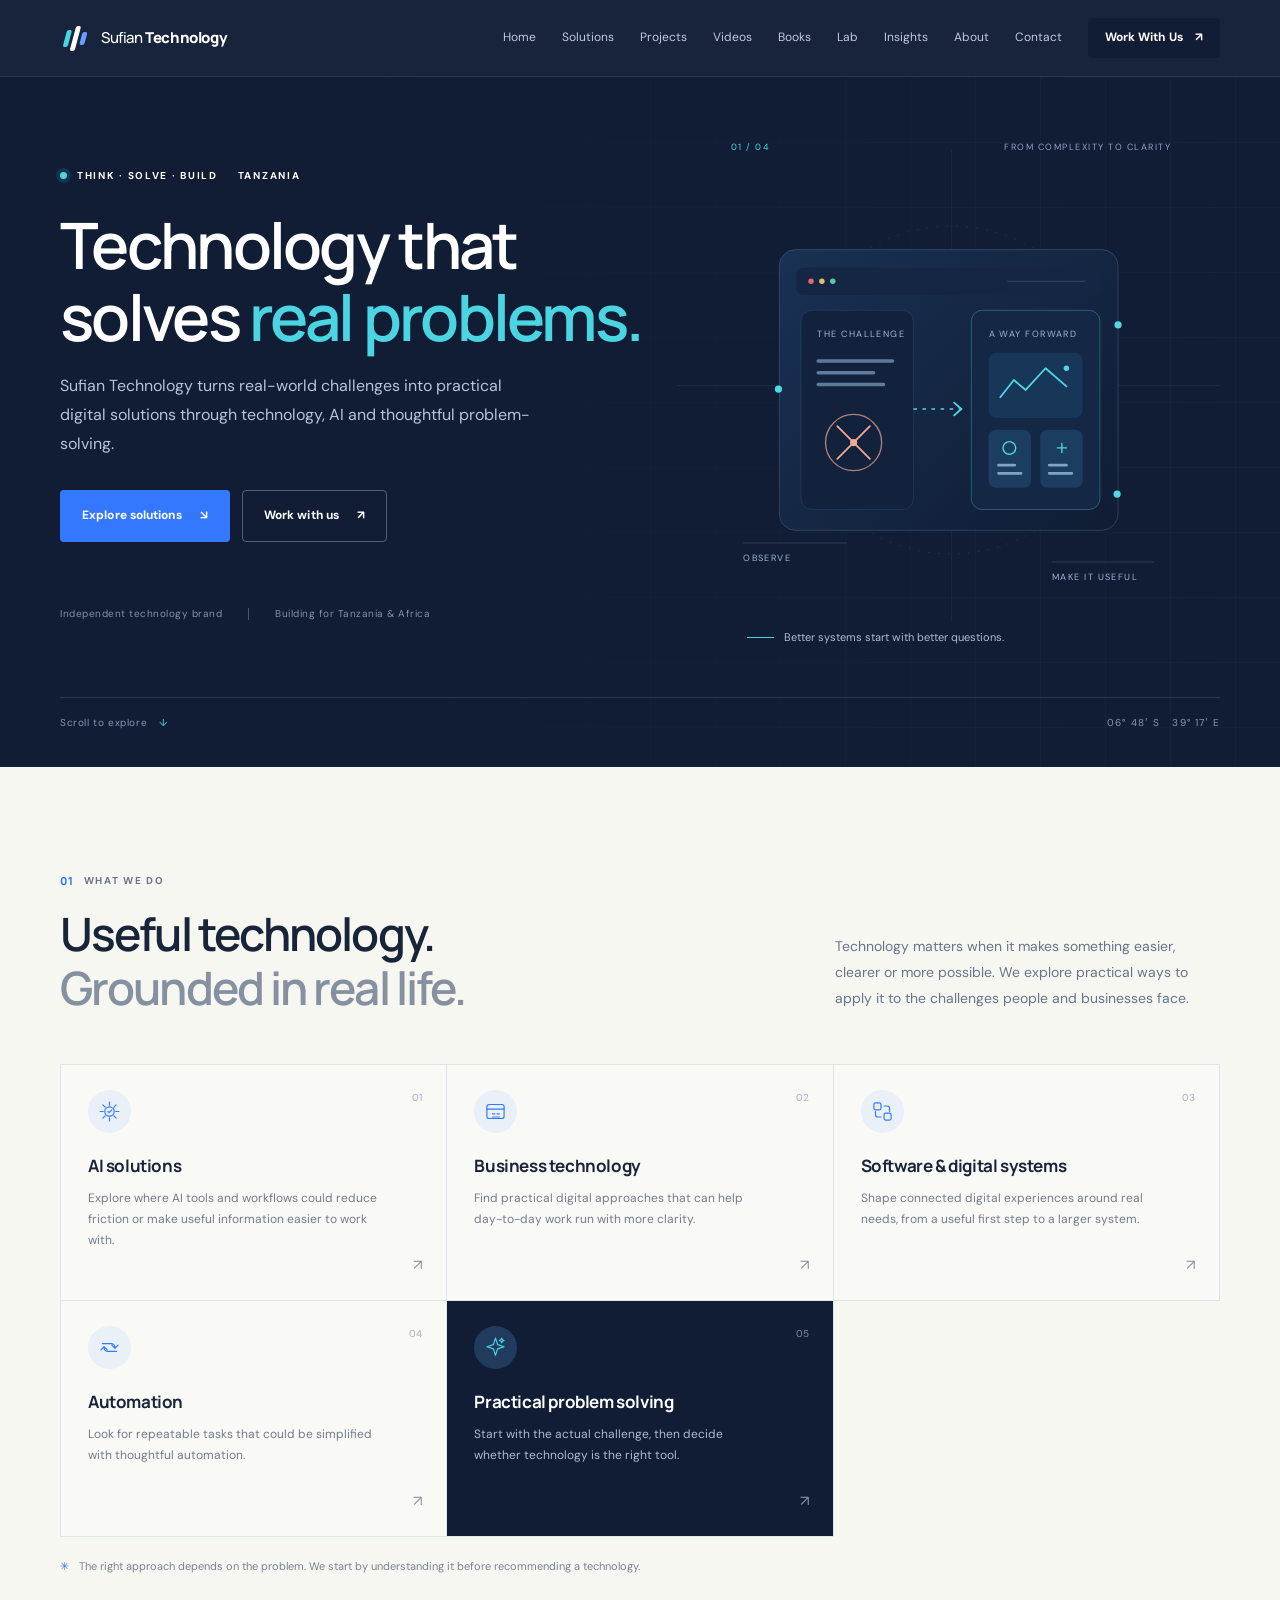
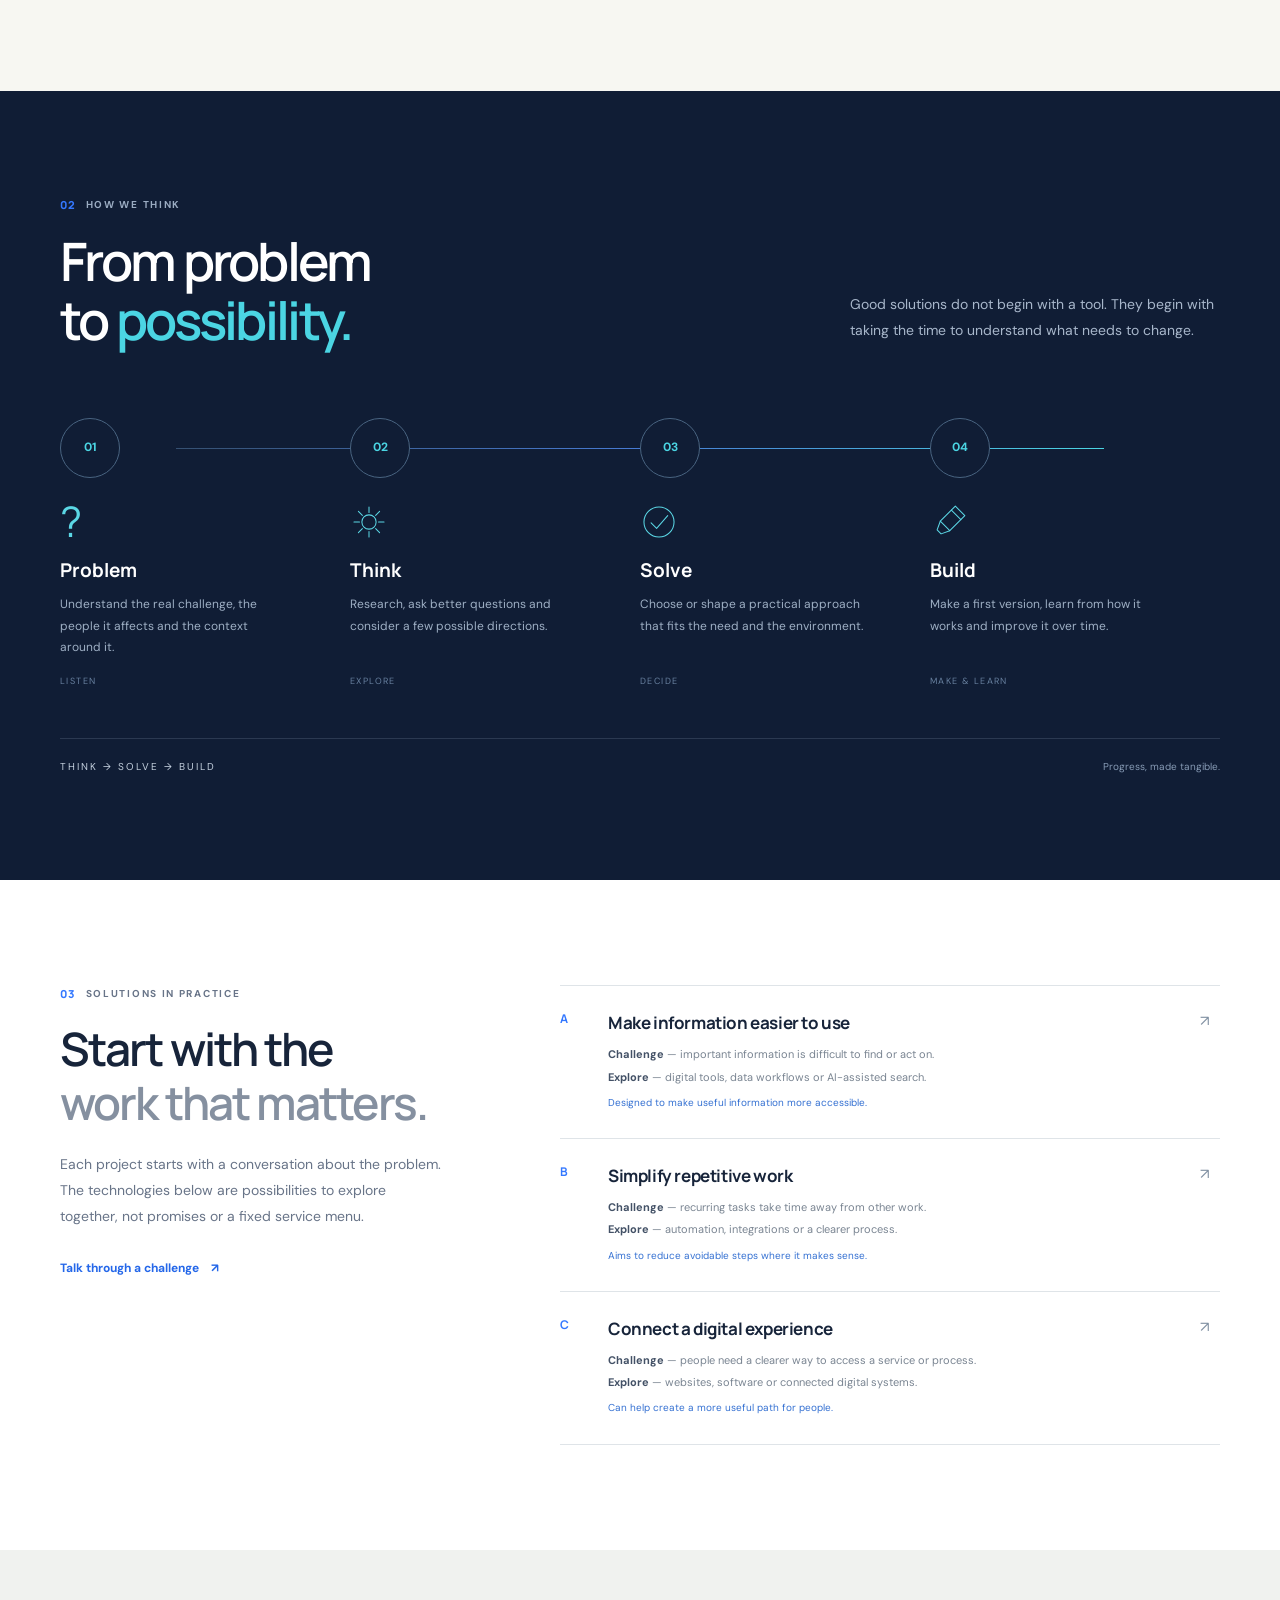
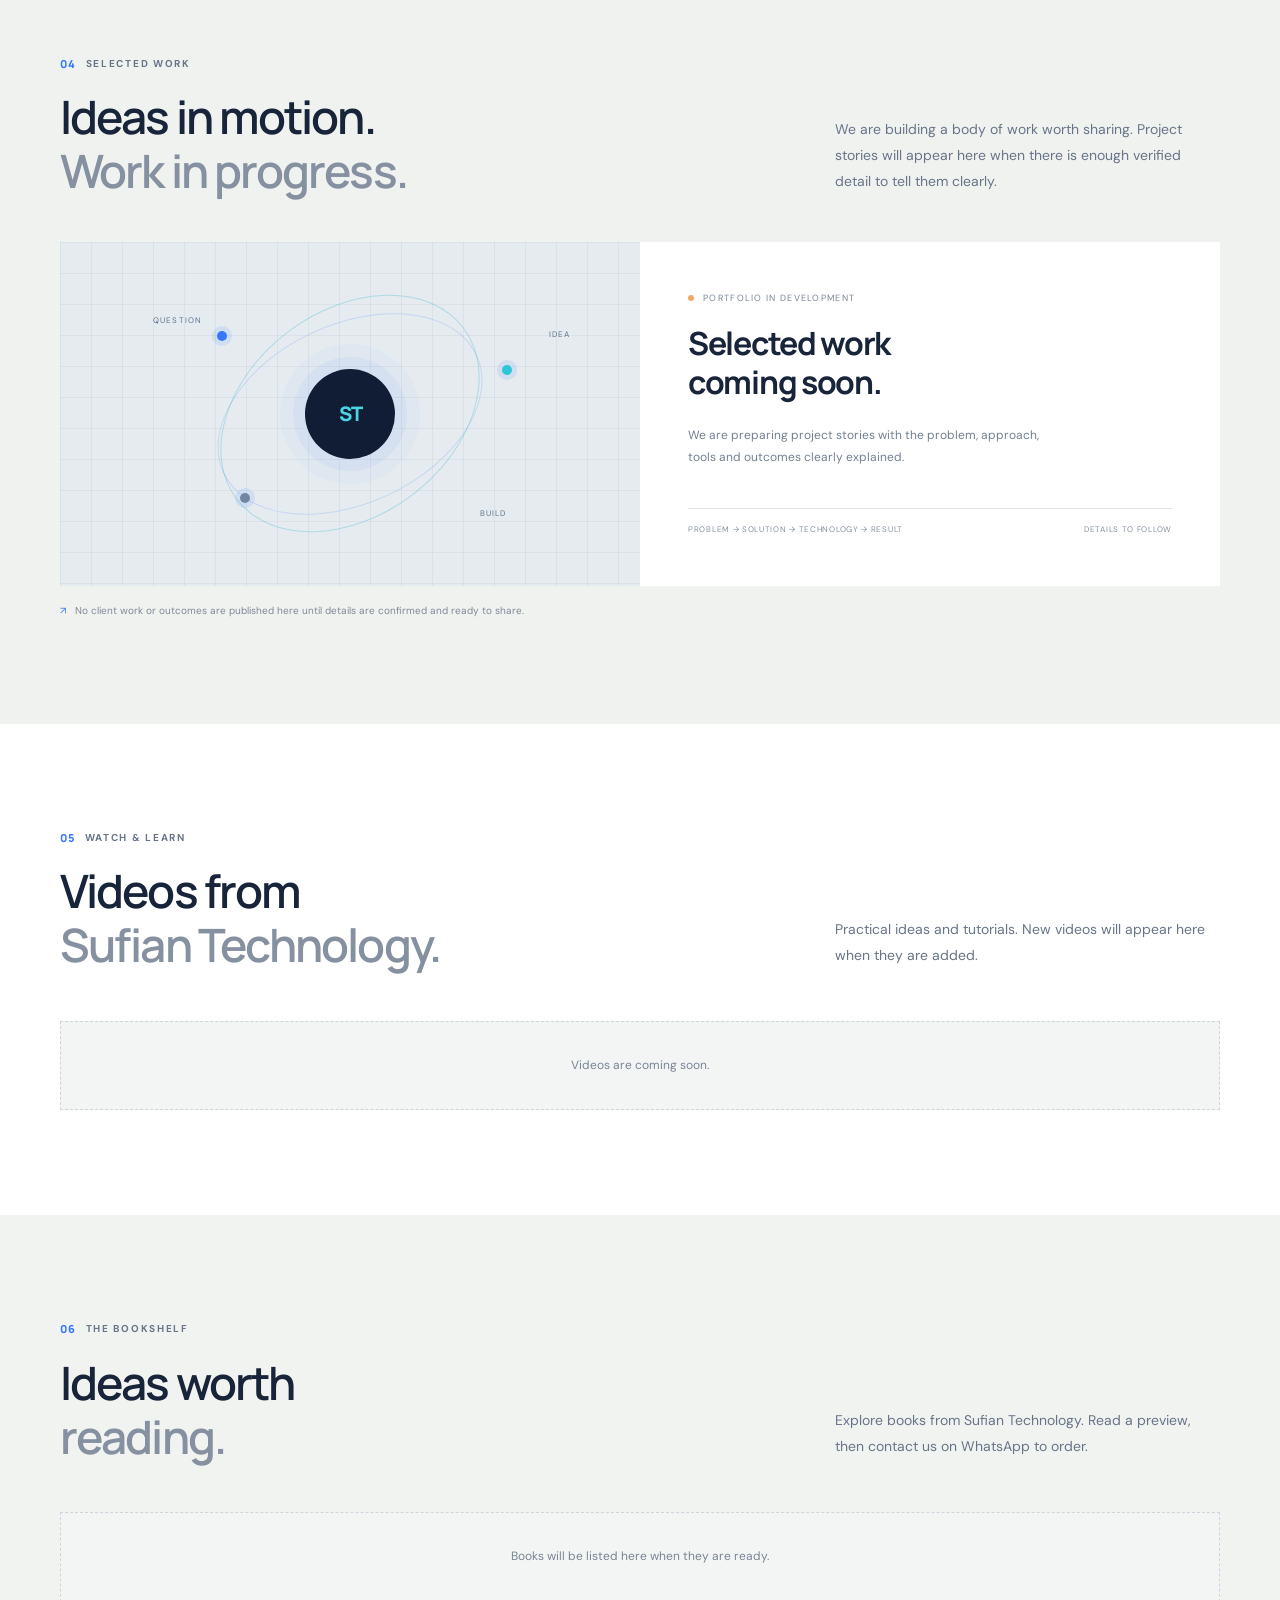
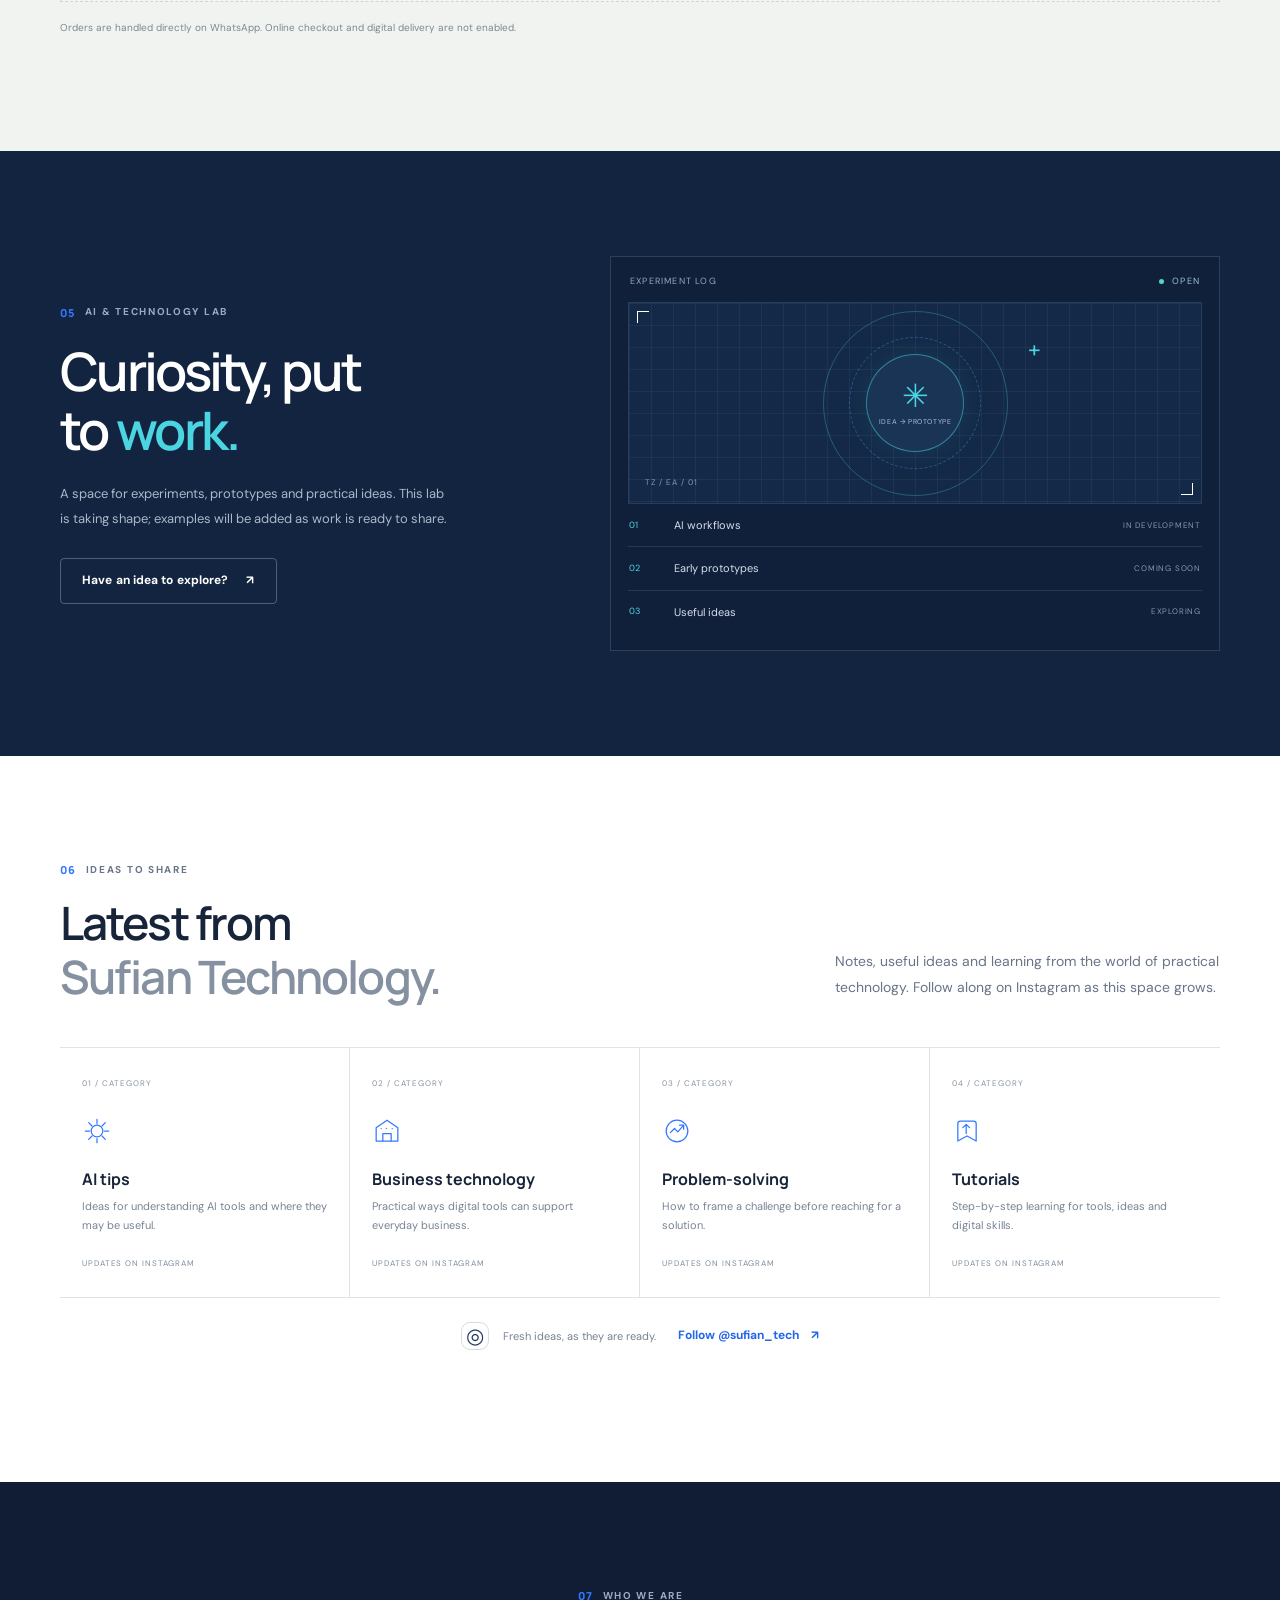
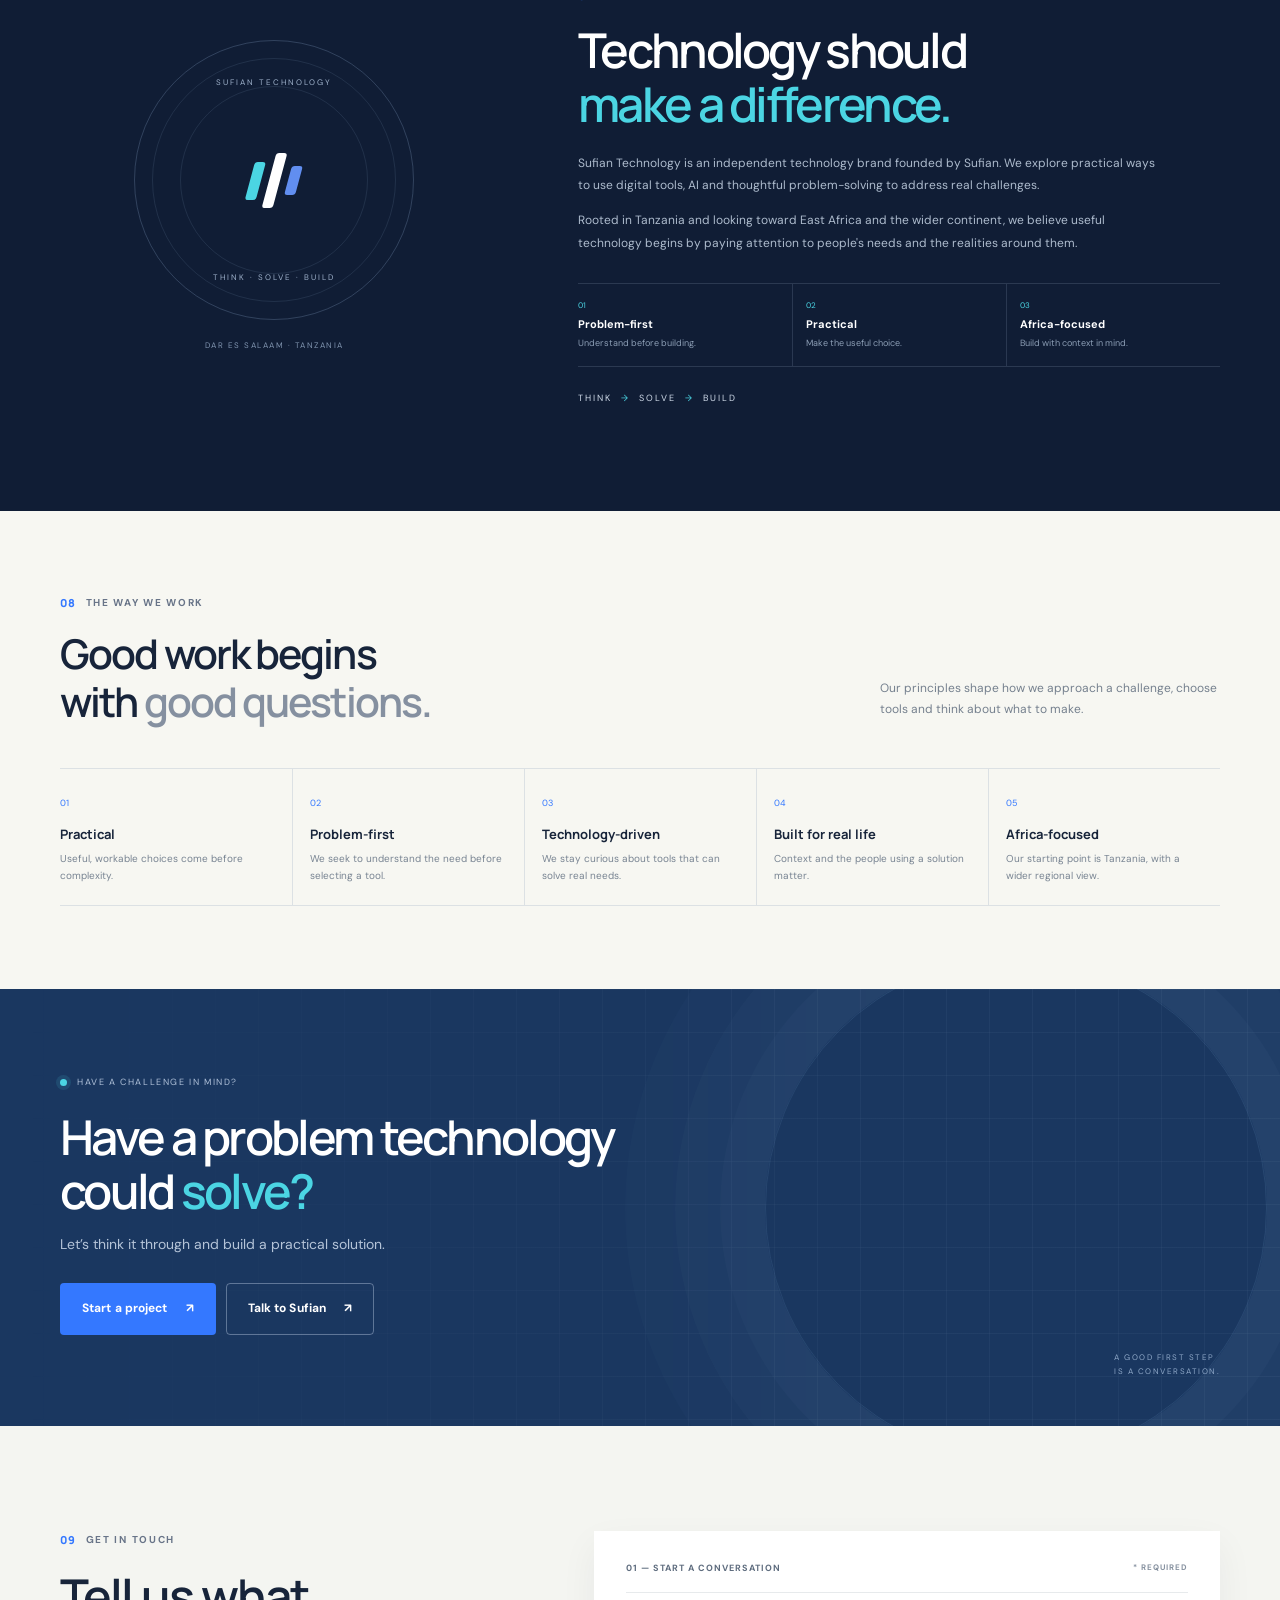
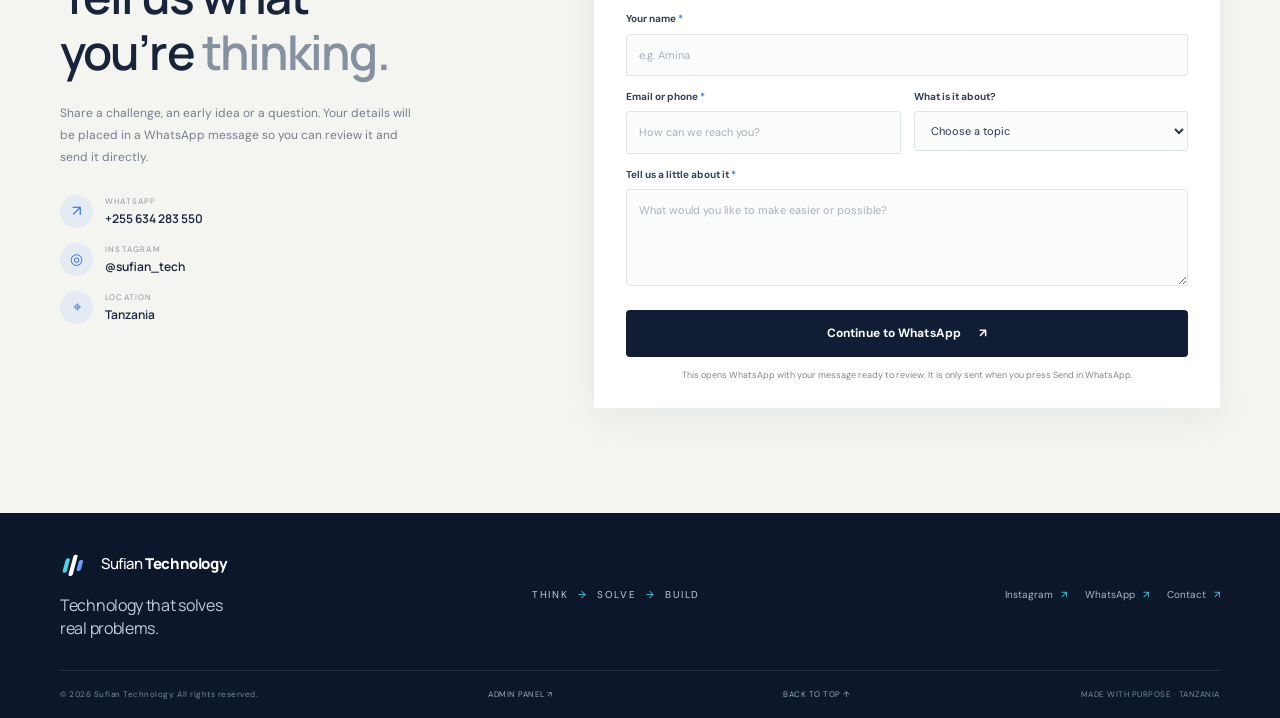
==== index.html @ 36f03a9d "Add files via upload" ====
<!doctype html>
<html lang="en">
<head>
  <meta charset="utf-8">
  <meta name="viewport" content="width=device-width, initial-scale=1">
  <meta name="theme-color" content="#101d35">
  <meta name="description" content="Sufian Technology turns real-world challenges into practical digital solutions through technology, AI and thoughtful problem-solving.">
  <meta property="og:type" content="website">
  <meta property="og:title" content="Sufian Technology — Technology that solves real problems">
  <meta property="og:description" content="Think through real challenges. Build practical technology for Tanzania and beyond.">
  <meta property="og:image" content="/assets/social-card.svg">
  <title>Sufian Technology — Technology that solves real problems</title>
  <link rel="icon" type="image/svg+xml" href="/assets/mark.svg">
  <link rel="preconnect" href="https://fonts.googleapis.com">
  <link rel="preconnect" href="https://fonts.gstatic.com" crossorigin>
  <link href="https://fonts.googleapis.com/css2?family=DM+Sans:wght@400;500;600;700&family=Manrope:wght@400;500;600;700;800&display=swap" rel="stylesheet">
  <link rel="stylesheet" href="styles.css">
  <script src="supabase-config.js"></script>
  <script src="script.js" defer></script>
</head>
<body>
  <a class="skip-link" href="#main">Skip to content</a>
  <header class="site-header">
    <div class="container nav-wrap">
      <a class="wordmark" href="#home" aria-label="Sufian Technology home">
        <span class="brand-mark" aria-hidden="true"><i></i><i></i><i></i></span>
        <span class="brand-name">Sufian <b>Technology</b></span>
      </a>
      <button class="menu-toggle" type="button" aria-expanded="false" aria-controls="primary-nav" aria-label="Open navigation"><span></span><span></span></button>
      <nav id="primary-nav" class="primary-nav" aria-label="Main navigation">
        <a href="#home">Home</a><a href="#solutions">Solutions</a><a href="#projects">Projects</a><a href="#videos">Videos</a><a href="#books">Books</a><a href="#lab">Lab</a><a href="#insights">Insights</a><a href="#about">About</a><a href="#contact">Contact</a>
        <a class="button button-small button-dark nav-cta" href="https://wa.me/255634283550" target="_blank" rel="noopener noreferrer">Work With Us <span aria-hidden="true">↗</span></a>
      </nav>
    </div>
  </header>

  <main id="main">
    <section class="hero" id="home">
      <div class="hero-grid" aria-hidden="true"></div>
      <div class="container hero-inner">
        <div class="hero-copy">
          <div class="eyebrow"><span class="status-dot"></span> THINK · SOLVE · BUILD <span class="eyebrow-rule"></span> TANZANIA</div>
          <h1>Technology that<br>solves <span class="accent-word">real problems.</span></h1>
          <p class="hero-lede">Sufian Technology turns real-world challenges into practical digital solutions through technology, AI and thoughtful problem-solving.</p>
          <div class="hero-actions"><a class="button button-primary" href="#solutions">Explore solutions <span aria-hidden="true">↘</span></a><a class="button button-outline" href="https://wa.me/255634283550" target="_blank" rel="noopener noreferrer">Work with us <span aria-hidden="true">↗</span></a></div>
          <div class="hero-foot"><span>Independent technology brand</span><span>Building for Tanzania &amp; Africa</span></div>
        </div>
        <div class="hero-art" aria-label="Illustration of a real-world challenge becoming a connected digital solution" role="img">
          <div class="art-caption"><span class="art-index">01 / 04</span><span>FROM COMPLEXITY TO CLARITY</span></div>
          <svg class="systems-art" viewBox="0 0 600 520" fill="none" xmlns="http://www.w3.org/2000/svg" aria-hidden="true">
            <defs><linearGradient id="panel" x1="93" y1="91" x2="446" y2="433" gradientUnits="userSpaceOnUse"><stop stop-color="#193254"/><stop offset="1" stop-color="#101D35"/></linearGradient><linearGradient id="beam" x1="180" y1="279" x2="436" y2="279" gradientUnits="userSpaceOnUse"><stop stop-color="#3478FF" stop-opacity="0"/><stop offset=".5" stop-color="#47D8E7"/><stop offset="1" stop-color="#3478FF" stop-opacity="0"/></linearGradient><filter id="soft" x="177" y="143" width="248" height="248" color-interpolation-filters="sRGB"><feGaussianBlur stdDeviation="25"/></filter></defs>
            <circle cx="304" cy="265" r="122" fill="#27C8DE" fill-opacity=".1" filter="url(#soft)"/>
            <circle cx="303" cy="265" r="181" stroke="#A7C6EB" stroke-opacity=".11" stroke-dasharray="2 9"/>
            <circle cx="303" cy="265" r="147" stroke="#A7C6EB" stroke-opacity=".14" stroke-dasharray="2 8"/>
            <path d="M0 260h600M303 0v520" stroke="#A7C6EB" stroke-opacity=".08"/>
            <path d="M160 252h286" stroke="url(#beam)" stroke-width="2"/>
            <rect x="113" y="110" width="374" height="310" rx="18" fill="url(#panel)" stroke="#AAC6E6" stroke-opacity=".22"/>
            <rect x="132" y="130" width="336" height="30" rx="7" fill="#142643"/><circle cx="148" cy="145" r="3" fill="#E56F66"/><circle cx="160" cy="145" r="3" fill="#E5BE66"/><circle cx="172" cy="145" r="3" fill="#57C9AB"/><path d="M365 145h85" stroke="#A7C6EB" stroke-opacity=".22" stroke-linecap="round"/>
            <rect x="137" y="177" width="124" height="220" rx="12" fill="#12223C" stroke="#A7C6EB" stroke-opacity=".12"/>
            <text x="155" y="207" fill="#9FB6D3" font-size="10" font-family="DM Sans,sans-serif" letter-spacing="1.6">THE CHALLENGE</text>
            <path d="M156 233h82M156 246h61M156 259h72" stroke="#607A9B" stroke-width="4" stroke-linecap="round"/>
            <circle cx="195" cy="323" r="31" stroke="#F1A895" stroke-opacity=".7" stroke-width="1.5"/><path d="m177 305 36 36m0-36-36 36" stroke="#F1A895" stroke-width="2" stroke-linecap="round"/><circle cx="195" cy="323" r="4" fill="#F1A895"/>
            <path d="M261 286h54" stroke="#4ED6E5" stroke-opacity=".75" stroke-width="2" stroke-dasharray="4 6"/><path d="m306 279 8 7-8 7" stroke="#4ED6E5" stroke-width="2" stroke-linecap="round" stroke-linejoin="round"/>
            <rect x="325" y="177" width="142" height="220" rx="12" fill="#142744" stroke="#53D7E6" stroke-opacity=".36"/>
            <text x="344" y="207" fill="#9FB6D3" font-size="10" font-family="DM Sans,sans-serif" letter-spacing="1.6">A WAY FORWARD</text>
            <rect x="344" y="224" width="104" height="72" rx="9" fill="#183658"/><path d="M357 273l15-19 13 11 22-24 23 20" stroke="#4ED6E5" stroke-width="2" stroke-linecap="round" stroke-linejoin="round"/><circle cx="430" cy="241" r="3" fill="#4ED6E5"/>
            <rect x="344" y="309" width="47" height="64" rx="8" fill="#1B3D60"/><rect x="401" y="309" width="47" height="64" rx="8" fill="#1B3D60"/><path d="M355 357h25m-25-9h18m38 9h25m-25-9h19" stroke="#7EA5C4" stroke-width="3" stroke-linecap="round"/><circle cx="367" cy="329" r="7" stroke="#4ED6E5" stroke-width="1.5"/><path d="M420 329h10m-5-5v10" stroke="#4ED6E5" stroke-width="1.5" stroke-linecap="round"/>
            <circle cx="112" cy="264" r="4" fill="#51D8E5"/><circle cx="487" cy="193" r="4" fill="#51D8E5"/><circle cx="486" cy="380" r="4" fill="#51D8E5"/>
            <path d="M73 434h115M414 455h113" stroke="#A7C6EB" stroke-opacity=".2"/><text x="73" y="454" fill="#9FB6D3" font-size="10" font-family="DM Sans,sans-serif" letter-spacing="1.6">OBSERVE</text><text x="414" y="475" fill="#9FB6D3" font-size="10" font-family="DM Sans,sans-serif" letter-spacing="1.6">MAKE IT USEFUL</text>
          </svg>
          <div class="art-note"><span class="note-line"></span><span>Better systems start with better questions.</span></div>
        </div>
      </div>
      <div class="container hero-scroll"><a href="#solutions">Scroll to explore <span aria-hidden="true">↓</span></a><span class="hero-coordinate">06° 48′ S&nbsp;&nbsp; 39° 17′ E</span></div>
    </section>

    <section class="intro section-pad" id="solutions">
      <div class="container">
        <div class="section-heading"><div><div class="eyebrow dark-eyebrow"><span class="section-number">01</span> WHAT WE DO</div><h2>Useful technology.<br><span class="muted-heading">Grounded in real life.</span></h2></div><p class="section-summary">Technology matters when it makes something easier, clearer or more possible. We explore practical ways to apply it to the challenges people and businesses face.</p></div>
        <div class="capability-grid">
          <article class="capability-card"><span class="card-count">01</span><div class="line-icon"><svg viewBox="0 0 32 32" aria-hidden="true"><path d="M16 4v4m0 16v4M4 16h4m16 0h4M7.5 7.5l2.8 2.8m11.4 11.4 2.8 2.8m0-17-2.8 2.8m-11.4 11.4-2.8 2.8"/><circle cx="16" cy="16" r="6"/><path d="m14 16 1.5 1.5L19 14"/></svg></div><h3>AI solutions</h3><p>Explore where AI tools and workflows could reduce friction or make useful information easier to work with.</p><span class="card-arrow">↗</span></article>
          <article class="capability-card"><span class="card-count">02</span><div class="line-icon"><svg viewBox="0 0 32 32" aria-hidden="true"><rect x="5" y="7" width="22" height="18" rx="3"/><path d="M5 13h22m-15 6h3m3 0h3m-9 4h9"/></svg></div><h3>Business technology</h3><p>Find practical digital approaches that can help day-to-day work run with more clarity.</p><span class="card-arrow">↗</span></article>
          <article class="capability-card"><span class="card-count">03</span><div class="line-icon"><svg viewBox="0 0 32 32" aria-hidden="true"><rect x="5" y="5" width="9" height="9" rx="2"/><rect x="18" y="18" width="9" height="9" rx="2"/><path d="M18 9h4a3 3 0 0 1 3 3v4M14 23h-4a3 3 0 0 1-3-3v-4"/></svg></div><h3>Software &amp; digital systems</h3><p>Shape connected digital experiences around real needs, from a useful first step to a larger system.</p><span class="card-arrow">↗</span></article>
          <article class="capability-card"><span class="card-count">04</span><div class="line-icon"><svg viewBox="0 0 32 32" aria-hidden="true"><path d="M7 11h11a5 5 0 0 1 5 5v1m-4-4 4 4 4-4M25 21H14a5 5 0 0 1-5-5v-1m4 4-4-4-4 4"/></svg></div><h3>Automation</h3><p>Look for repeatable tasks that could be simplified with thoughtful automation.</p><span class="card-arrow">↗</span></article>
          <article class="capability-card capability-featured"><span class="card-count">05</span><div class="line-icon"><svg viewBox="0 0 32 32" aria-hidden="true"><path d="m16 4 2.7 8.3L27 15l-8.3 2.7L16 26l-2.7-8.3L5 15l8.3-2.7L16 4Z"/><path d="m24 4 .9 2.1L27 7l-2.1.9L24 10l-.9-2.1L21 7l2.1-.9L24 4Z"/></svg></div><h3>Practical problem solving</h3><p>Start with the actual challenge, then decide whether technology is the right tool.</p><span class="card-arrow">↗</span></article>
        </div>
        <p class="scope-note"><span aria-hidden="true">✳</span> The right approach depends on the problem. We start by understanding it before recommending a technology.</p>
      </div>
    </section>

    <section class="process-section section-pad" id="process">
      <div class="container">
        <div class="eyebrow light-eyebrow"><span class="section-number">02</span> HOW WE THINK</div>
        <div class="process-heading"><h2>From problem<br>to <span>possibility.</span></h2><p>Good solutions do not begin with a tool. They begin with taking the time to understand what needs to change.</p></div>
        <div class="process-track"><div class="track-line" aria-hidden="true"></div>
          <article class="process-step"><span class="step-number">01</span><span class="step-symbol problem-symbol">?</span><h3>Problem</h3><p>Understand the real challenge, the people it affects and the context around it.</p><span class="step-verb">LISTEN</span></article>
          <article class="process-step"><span class="step-number">02</span><span class="step-symbol"><svg viewBox="0 0 48 48" aria-hidden="true"><path d="M24 5v7m0 24v7M5 24h7m24 0h7M10.6 10.6l5 5m16.8 16.8 5 5m0-26.8-5 5m-16.8 16.8-5 5"/><circle cx="24" cy="24" r="9"/></svg></span><h3>Think</h3><p>Research, ask better questions and consider a few possible directions.</p><span class="step-verb">EXPLORE</span></article>
          <article class="process-step"><span class="step-number">03</span><span class="step-symbol"><svg viewBox="0 0 48 48" aria-hidden="true"><path d="m14 25 7 7 14-16"/><circle cx="24" cy="24" r="19"/></svg></span><h3>Solve</h3><p>Choose or shape a practical approach that fits the need and the environment.</p><span class="step-verb">DECIDE</span></article>
          <article class="process-step"><span class="step-number">04</span><span class="step-symbol"><svg viewBox="0 0 48 48" aria-hidden="true"><path d="m9 34 4-11L32 4l12 12-19 19-11 4-5-5Z"/><path d="m27 9 12 12M13 23l12 12"/></svg></span><h3>Build</h3><p>Make a first version, learn from how it works and improve it over time.</p><span class="step-verb">MAKE &amp; LEARN</span></article>
        </div>
        <div class="process-bottom"><span class="process-bottom-mark">THINK → SOLVE → BUILD</span><span>Progress, made tangible.</span></div>
      </div>
    </section>

    <section class="solution-detail section-pad">
      <div class="container solution-layout"><div><div class="eyebrow dark-eyebrow"><span class="section-number">03</span> SOLUTIONS IN PRACTICE</div><h2>Start with the<br><span class="muted-heading">work that matters.</span></h2><p class="section-summary left-summary">Each project starts with a conversation about the problem. The technologies below are possibilities to explore together, not promises or a fixed service menu.</p><a class="text-link" href="https://wa.me/255634283550" target="_blank" rel="noopener noreferrer">Talk through a challenge <span aria-hidden="true">↗</span></a></div>
        <div class="solution-list">
          <article class="solution-row"><span class="solution-index">A</span><div><h3>Make information easier to use</h3><p><b>Challenge</b> — important information is difficult to find or act on.</p><p><b>Explore</b> — digital tools, data workflows or AI-assisted search.</p><p class="intention">Designed to make useful information more accessible.</p></div><span class="solution-arrow">↗</span></article>
          <article class="solution-row"><span class="solution-index">B</span><div><h3>Simplify repetitive work</h3><p><b>Challenge</b> — recurring tasks take time away from other work.</p><p><b>Explore</b> — automation, integrations or a clearer process.</p><p class="intention">Aims to reduce avoidable steps where it makes sense.</p></div><span class="solution-arrow">↗</span></article>
          <article class="solution-row"><span class="solution-index">C</span><div><h3>Connect a digital experience</h3><p><b>Challenge</b> — people need a clearer way to access a service or process.</p><p><b>Explore</b> — websites, software or connected digital systems.</p><p class="intention">Can help create a more useful path for people.</p></div><span class="solution-arrow">↗</span></article>
        </div></div>
    </section>

    <section class="work-section section-pad" id="projects">
      <div class="container"><div class="section-heading work-heading"><div><div class="eyebrow dark-eyebrow"><span class="section-number">04</span> SELECTED WORK</div><h2>Ideas in motion.<br><span class="muted-heading">Work in progress.</span></h2></div><p class="section-summary">We are building a body of work worth sharing. Project stories will appear here when there is enough verified detail to tell them clearly.</p></div>
        <article class="work-placeholder"><div class="work-graphic" aria-hidden="true"><div class="work-orbit orbit-one"></div><div class="work-orbit orbit-two"></div><div class="work-core"><span>ST</span></div><div class="work-node node-one"></div><div class="work-node node-two"></div><div class="work-node node-three"></div><span class="graphic-label label-a">QUESTION</span><span class="graphic-label label-b">IDEA</span><span class="graphic-label label-c">BUILD</span></div><div class="work-info"><div class="work-status"><span class="status-dot"></span> PORTFOLIO IN DEVELOPMENT</div><h3>Selected work<br>coming soon.</h3><p>We are preparing project stories with the problem, approach, tools and outcomes clearly explained.</p><div class="work-meta"><span>PROBLEM → SOLUTION → TECHNOLOGY → RESULT</span><span>DETAILS TO FOLLOW</span></div></div></article>
        <p class="work-footnote"><span aria-hidden="true">↗</span> No client work or outcomes are published here until details are confirmed and ready to share.</p>
      </div>
    </section>

    <section class="library-section section-pad" id="videos">
      <div class="container"><div class="section-heading"><div><div class="eyebrow dark-eyebrow"><span class="section-number">05</span> WATCH &amp; LEARN</div><h2>Videos from<br><span class="muted-heading">Sufian Technology.</span></h2></div><p class="section-summary">Practical ideas and tutorials. New videos will appear here when they are added.</p></div><div class="content-grid" id="video-list"><div class="empty-content">Videos are coming soon.</div></div></div>
    </section>

    <section class="library-section book-section section-pad" id="books">
      <div class="container"><div class="section-heading"><div><div class="eyebrow dark-eyebrow"><span class="section-number">06</span> THE BOOKSHELF</div><h2>Ideas worth<br><span class="muted-heading">reading.</span></h2></div><p class="section-summary">Explore books from Sufian Technology. Read a preview, then contact us on WhatsApp to order.</p></div><div class="content-grid book-grid" id="book-list"><div class="empty-content">Books will be listed here when they are ready.</div></div><p class="store-note">Orders are handled directly on WhatsApp. Online checkout and digital delivery are not enabled.</p></div>
    </section>

    <section class="lab-section section-pad" id="lab">
      <div class="container lab-layout"><div><div class="eyebrow light-eyebrow"><span class="section-number">05</span> AI &amp; TECHNOLOGY LAB</div><h2>Curiosity, put<br>to <span>work.</span></h2><p class="lab-copy">A space for experiments, prototypes and practical ideas. This lab is taking shape; examples will be added as work is ready to share.</p><a class="button button-light-outline" href="https://wa.me/255634283550" target="_blank" rel="noopener noreferrer">Have an idea to explore? <span aria-hidden="true">↗</span></a></div>
        <div class="lab-board"><div class="board-top"><span>EXPERIMENT LOG</span><span class="board-live"><i></i> OPEN</span></div><div class="board-visual" aria-hidden="true"><div class="board-grid"></div><div class="board-ring ring-a"></div><div class="board-ring ring-b"></div><div class="board-cross">+</div><div class="board-center"><span class="board-mark">✳</span><span>IDEA → PROTOTYPE</span></div><div class="board-coord">TZ / EA / 01</div><div class="board-corner corner-a"></div><div class="board-corner corner-b"></div></div><div class="lab-items"><div><span class="lab-item-index">01</span><span>AI workflows</span><em>IN DEVELOPMENT</em></div><div><span class="lab-item-index">02</span><span>Early prototypes</span><em>COMING SOON</em></div><div><span class="lab-item-index">03</span><span>Useful ideas</span><em>EXPLORING</em></div></div></div></div>
      </div>
    </section>

    <section class="insights-section section-pad" id="insights">
      <div class="container"><div class="section-heading insights-heading"><div><div class="eyebrow dark-eyebrow"><span class="section-number">06</span> IDEAS TO SHARE</div><h2>Latest from<br><span class="muted-heading">Sufian Technology.</span></h2></div><p class="section-summary">Notes, useful ideas and learning from the world of practical technology. Follow along on Instagram as this space grows.</p></div>
        <div class="insight-grid"><article class="insight-card"><span class="insight-number">01 / CATEGORY</span><div class="insight-icon"><svg viewBox="0 0 36 36" aria-hidden="true"><path d="M18 4v5m0 18v5M4 18h5m18 0h5M8 8l4 4m12 12 4 4m0-20-4 4m-12 12-4 4"/><circle cx="18" cy="18" r="7"/></svg></div><h3>AI tips</h3><p>Ideas for understanding AI tools and where they may be useful.</p><span class="insight-tag">UPDATES ON INSTAGRAM</span></article><article class="insight-card"><span class="insight-number">02 / CATEGORY</span><div class="insight-icon"><svg viewBox="0 0 36 36" aria-hidden="true"><path d="M5 30V14l13-9 13 9v16H5Z"/><path d="M13 30v-9h10v9M11 15h.1m6-.1h.1m7 .1h.1"/></svg></div><h3>Business technology</h3><p>Practical ways digital tools can support everyday business.</p><span class="insight-tag">UPDATES ON INSTAGRAM</span></article><article class="insight-card"><span class="insight-number">03 / CATEGORY</span><div class="insight-icon"><svg viewBox="0 0 36 36" aria-hidden="true"><circle cx="18" cy="18" r="13"/><path d="m10 20 5-5 4 4 7-8m-5 0h5v5"/></svg></div><h3>Problem-solving</h3><p>How to frame a challenge before reaching for a solution.</p><span class="insight-tag">UPDATES ON INSTAGRAM</span></article><article class="insight-card"><span class="insight-number">04 / CATEGORY</span><div class="insight-icon"><svg viewBox="0 0 36 36" aria-hidden="true"><path d="M10 6h16a3 3 0 0 1 3 3v21l-11-6-11 6V9a3 3 0 0 1 3-3Z"/><path d="m13 14 4-4 4 4m-4-4v11"/></svg></div><h3>Tutorials</h3><p>Step-by-step learning for tools, ideas and digital skills.</p><span class="insight-tag">UPDATES ON INSTAGRAM</span></article></div>
        <div class="instagram-cta"><span class="instagram-mark" aria-hidden="true">◎</span><p>Fresh ideas, as they are ready.</p><a class="text-link" href="https://www.instagram.com/sufian_tech/" target="_blank" rel="noopener noreferrer">Follow @sufian_tech <span aria-hidden="true">↗</span></a></div><div class="content-grid updates-grid" id="updates-list" aria-live="polite"></div>
      </div>
    </section>

    <section class="about-section section-pad" id="about">
      <div class="container about-layout"><div class="about-stamp"><div class="stamp-ring"><span class="stamp-top">SUFIAN TECHNOLOGY</span><span class="stamp-center"><i></i><i></i><i></i></span><span class="stamp-bottom">THINK · SOLVE · BUILD</span></div><span class="about-coord">DAR ES SALAAM · TANZANIA</span></div><div class="about-copy"><div class="eyebrow light-eyebrow"><span class="section-number">07</span> WHO WE ARE</div><h2>Technology should<br><span>make a difference.</span></h2><p>Sufian Technology is an independent technology brand founded by Sufian. We explore practical ways to use digital tools, AI and thoughtful problem-solving to address real challenges.</p><p>Rooted in Tanzania and looking toward East Africa and the wider continent, we believe useful technology begins by paying attention to people's needs and the realities around them.</p><div class="about-principles"><div><span>01</span><b>Problem-first</b><small>Understand before building.</small></div><div><span>02</span><b>Practical</b><small>Make the useful choice.</small></div><div><span>03</span><b>Africa-focused</b><small>Build with context in mind.</small></div></div><div class="about-mantra">THINK <span>→</span> SOLVE <span>→</span> BUILD</div></div></div>
    </section>

    <section class="why-section section-pad">
      <div class="container"><div class="why-top"><div><div class="eyebrow dark-eyebrow"><span class="section-number">08</span> THE WAY WE WORK</div><h2>Good work begins<br>with <span class="muted-heading">good questions.</span></h2></div><p>Our principles shape how we approach a challenge, choose tools and think about what to make.</p></div><div class="why-grid"><article><span>01</span><h3>Practical</h3><p>Useful, workable choices come before complexity.</p></article><article><span>02</span><h3>Problem-first</h3><p>We seek to understand the need before selecting a tool.</p></article><article><span>03</span><h3>Technology-driven</h3><p>We stay curious about tools that can solve real needs.</p></article><article><span>04</span><h3>Built for real life</h3><p>Context and the people using a solution matter.</p></article><article><span>05</span><h3>Africa-focused</h3><p>Our starting point is Tanzania, with a wider regional view.</p></article></div></div>
    </section>

    <section class="cta-section">
      <div class="cta-pattern" aria-hidden="true"></div><div class="container cta-inner"><div class="cta-kicker"><span class="status-dot"></span> HAVE A CHALLENGE IN MIND?</div><h2>Have a problem technology<br>could <span>solve?</span></h2><p>Let’s think it through and build a practical solution.</p><div class="cta-actions"><a class="button button-primary" href="https://wa.me/255634283550" target="_blank" rel="noopener noreferrer">Start a project <span aria-hidden="true">↗</span></a><a class="button button-ghost" href="https://wa.me/255634283550" target="_blank" rel="noopener noreferrer">Talk to Sufian <span aria-hidden="true">↗</span></a></div><span class="cta-side-note">A GOOD FIRST STEP<br>IS A CONVERSATION.</span></div>
    </section>

    <section class="contact-section section-pad" id="contact">
      <div class="container contact-layout"><div class="contact-copy"><div class="eyebrow dark-eyebrow"><span class="section-number">09</span> GET IN TOUCH</div><h2>Tell us what<br>you’re <span class="muted-heading">thinking.</span></h2><p>Share a challenge, an early idea or a question. Your details will be placed in a WhatsApp message so you can review it and send it directly.</p><div class="contact-details"><a href="https://wa.me/255634283550" target="_blank" rel="noopener noreferrer"><span class="contact-icon">↗</span><span><small>WHATSAPP</small><b>+255 634 283 550</b></span></a><a href="https://www.instagram.com/sufian_tech/" target="_blank" rel="noopener noreferrer"><span class="contact-icon">◎</span><span><small>INSTAGRAM</small><b>@sufian_tech</b></span></a><div><span class="contact-icon">⌖</span><span><small>LOCATION</small><b>Tanzania</b></span></div></div></div>
        <form class="contact-form" id="contact-form"><div class="form-heading"><span>01 — START A CONVERSATION</span><span class="form-required">* REQUIRED</span></div><label for="name">Your name <span>*</span></label><input id="name" name="name" type="text" autocomplete="name" placeholder="e.g. Amina" required><div class="form-row"><div><label for="contact-method">Email or phone <span>*</span></label><input id="contact-method" name="contact" type="text" autocomplete="email" placeholder="How can we reach you?" required></div><div><label for="project-type">What is it about?</label><select id="project-type" name="type"><option value="Not sure yet">Choose a topic</option><option>AI solutions</option><option>Business technology</option><option>Software or digital systems</option><option>Automation</option><option>Problem solving</option><option>Other</option></select></div></div><label for="message">Tell us a little about it <span>*</span></label><textarea id="message" name="message" rows="4" placeholder="What would you like to make easier or possible?" required></textarea><button class="button button-dark form-submit" type="submit">Continue to WhatsApp <span aria-hidden="true">↗</span></button><p class="form-note" id="form-note">This opens WhatsApp with your message ready to review. It is only sent when you press Send in WhatsApp.</p></form>
      </div>
    </section>
  </main>

  <footer class="site-footer"><div class="container"><div class="footer-main"><div class="footer-brand"><a class="wordmark footer-wordmark" href="#home" aria-label="Sufian Technology home"><span class="brand-mark" aria-hidden="true"><i></i><i></i><i></i></span><span class="brand-name">Sufian <b>Technology</b></span></a><p>Technology that solves<br>real problems.</p></div><div class="footer-mantra">THINK <span>→</span> SOLVE <span>→</span> BUILD</div><div class="footer-links"><a href="https://www.instagram.com/sufian_tech/" target="_blank" rel="noopener noreferrer">Instagram <span>↗</span></a><a href="https://wa.me/255634283550" target="_blank" rel="noopener noreferrer">WhatsApp <span>↗</span></a><a href="#contact">Contact <span>↗</span></a></div></div><div class="footer-bottom"><span>© <span id="year"></span> Sufian Technology. All rights reserved.</span><a href="/admin">ADMIN PANEL ↗</a><a href="#home">BACK TO TOP ↑</a><span>MADE WITH PURPOSE · TANZANIA</span></div></div></footer>
</body>
</html>
---- styles.css ----
:root{--navy:#101d35;--navy-2:#142541;--navy-3:#1a3151;--blue:#3478ff;--cyan:#4bd5e3;--ivory:#f7f7f2;--white:#fff;--ink:#17243a;--muted:#6c7787;--line:#dfe4e8;--font-display:'Manrope',sans-serif;--font-body:'DM Sans',sans-serif}*{box-sizing:border-box}html{scroll-behavior:smooth;scroll-padding-top:84px}body{margin:0;background:var(--ivory);color:var(--ink);font-family:var(--font-body);font-size:15px;line-height:1.65;-webkit-font-smoothing:antialiased}a{color:inherit;text-decoration:none}button,input,textarea,select{font:inherit}.container{width:min(1160px,calc(100% - 56px));margin-inline:auto}.skip-link{position:absolute;left:16px;top:-60px;z-index:1000;background:#fff;padding:10px 14px;color:var(--navy)}.skip-link:focus{top:12px}.site-header{position:sticky;top:0;z-index:100;background:rgba(16,29,53,.97);backdrop-filter:blur(14px);border-bottom:1px solid rgba(208,225,247,.1);color:#fff}.nav-wrap{height:76px;display:flex;align-items:center;justify-content:space-between}.wordmark{display:inline-flex;align-items:center;gap:11px;color:#fff}.brand-mark{position:relative;width:30px;height:30px;display:inline-flex;align-items:center;justify-content:center;gap:3px;transform:skew(-15deg)}.brand-mark i{height:17px;width:5px;border-radius:2px;background:var(--cyan);display:block}.brand-mark i:nth-child(2){height:25px;background:#fff}.brand-mark i:nth-child(3){height:13px;background:#6a9dff}.brand-name{font-family:var(--font-display);font-size:15px;font-weight:500;letter-spacing:-.4px}.brand-name b{font-weight:800}.primary-nav{display:flex;align-items:center;gap:26px}.primary-nav>a:not(.button){font-size:12px;color:#c0cadd;transition:color .2s}.primary-nav>a:not(.button):hover{color:var(--cyan)}.button{display:inline-flex;justify-content:center;align-items:center;gap:18px;min-height:52px;padding:0 21px;border:1px solid transparent;border-radius:4px;font-size:12px;font-weight:700;letter-spacing:.1px;transition:transform .2s,background .2s,border-color .2s}.button:hover{transform:translateY(-2px)}.button-small{min-height:40px;padding-inline:16px;gap:12px}.button-dark{background:var(--navy);color:#fff}.button-dark:hover{background:#203758}.menu-toggle{display:none;background:none;border:0;padding:12px;color:#fff}.hero{position:relative;overflow:hidden;background:var(--navy);color:#fff;min-height:690px}.hero-grid{position:absolute;inset:0;background-image:linear-gradient(rgba(149,183,224,.035) 1px,transparent 1px),linear-gradient(90deg,rgba(149,183,224,.035) 1px,transparent 1px);background-size:65px 65px;mask-image:linear-gradient(90deg,transparent 10%,#000 100%)}.hero-inner{position:relative;z-index:1;min-height:620px;display:grid;grid-template-columns:1.04fr .96fr;align-items:center;gap:28px}.hero-copy{padding-top:16px}.eyebrow{font-size:10px;font-weight:700;letter-spacing:1.7px;display:flex;align-items:center;gap:10px}.status-dot{width:7px;height:7px;border-radius:50%;background:var(--cyan);box-shadow:0 0 0 4px rgba(75,213,227,.12)}.hero h1,.section-heading h2,.process-heading h2,.solution-layout h2,.work-heading h2,.lab-layout h2,.about-copy h2,.why-top h2,.cta-inner h2,.contact-copy h2{font-family:var(--font-display);letter-spacing:-2.7px;font-size:clamp(43px,5vw,67px);line-height:1.12;font-weight:600;margin:25px 0 20px}.accent-word,.process-heading h2 span,.lab-layout h2 span,.about-copy h2 span,.cta-inner h2 span{color:var(--cyan)}.hero-lede{max-width:490px;color:#b6c4d7;font-size:16px;line-height:1.8}.hero-actions{display:flex;gap:12px;margin-top:31px}.button-primary{background:var(--blue);color:#fff}.button-primary:hover{background:#4d88ff}.button-outline{border-color:rgba(204,221,242,.35);color:#fff}.button-outline:hover,.button-ghost:hover,.button-light-outline:hover{border-color:var(--cyan);background:rgba(255,255,255,.05)}.hero-foot{display:flex;gap:26px;margin-top:64px;color:#8092ab;font-size:10px;letter-spacing:.5px}.hero-foot span+span:before{content:'';display:inline-block;width:1px;height:12px;background:#455570;margin-right:26px;vertical-align:middle}.hero-art{position:relative;min-width:0;padding:25px 0 3px}.art-caption{position:absolute;z-index:1;top:15px;left:10%;right:9%;display:flex;justify-content:space-between;color:#8da4c1;font-size:9px;letter-spacing:1.5px}.art-index{color:var(--cyan)}.systems-art{width:100%;height:auto;overflow:visible}.art-note{display:flex;align-items:center;gap:10px;color:#afbdd0;font-size:11px;margin-left:13%}.note-line{width:27px;height:1px;background:var(--cyan)}.hero-scroll{position:relative;display:flex;justify-content:space-between;border-top:1px solid rgba(200,220,244,.14);padding:17px 0 18px;font-size:10px;color:#8598b3;letter-spacing:.6px}.hero-scroll a span{color:var(--cyan);margin-left:8px}.hero-coordinate{letter-spacing:1.2px}.section-pad{padding:105px 0}.intro{background:var(--ivory)}.section-heading{display:flex;justify-content:space-between;align-items:flex-end;gap:40px;margin-bottom:48px}.dark-eyebrow{color:#687488}.section-number{font-family:var(--font-display);font-size:11px;color:var(--blue);font-weight:800;letter-spacing:.8px}.section-heading h2,.solution-layout h2,.work-heading h2,.why-top h2,.contact-copy h2{font-size:46px;line-height:1.18;letter-spacing:-1.9px;margin:17px 0 0}.muted-heading{color:#8590a0}.section-summary{max-width:385px;margin:0 0 4px;color:#687488;font-size:14px;line-height:1.85}.capability-grid{display:grid;grid-template-columns:repeat(3,1fr);border-top:1px solid var(--line);border-left:1px solid var(--line)}.capability-card{min-height:236px;padding:25px 27px 22px;border-right:1px solid var(--line);border-bottom:1px solid var(--line);position:relative;background:rgba(255,255,255,.26);transition:background .2s}.capability-card:hover{background:#fff}.card-count{position:absolute;right:24px;top:25px;color:#a7b0bb;font-size:10px}.line-icon{width:43px;height:43px;display:grid;place-items:center;background:#eaf0f7;color:var(--blue);border-radius:50%;margin-bottom:19px}.line-icon svg,.insight-icon svg,.step-symbol svg{width:25px;height:25px;stroke:currentColor;stroke-width:1.5;stroke-linecap:round;stroke-linejoin:round;fill:none}.capability-card h3{font-family:var(--font-display);font-size:17px;margin:0 0 8px;letter-spacing:-.4px}.capability-card p{max-width:295px;color:#717c8b;font-size:12px;line-height:1.75;margin:0}.card-arrow{position:absolute;right:24px;bottom:22px;color:#8a96a6}.capability-featured{background:var(--navy);color:white}.capability-featured:hover{background:#172947}.capability-featured .line-icon{background:#203b5e;color:var(--cyan)}.capability-featured p{color:#acbbce}.capability-featured .card-count,.capability-featured .card-arrow{color:#7f92ae}.scope-note{color:#778292;font-size:11px;margin-top:20px}.scope-note span{color:var(--blue);margin-right:7px}.process-section{background:var(--navy);color:#fff}.light-eyebrow{color:#9bacc2}.process-heading{display:flex;align-items:flex-end;justify-content:space-between;gap:50px}.process-heading h2,.lab-layout h2,.about-copy h2,.cta-inner h2{font-size:53px;line-height:1.12;margin:18px 0 0}.process-heading p{max-width:370px;color:#a8b7cb;font-size:14px;line-height:1.85;margin:0 0 7px}.process-track{margin-top:67px;display:grid;grid-template-columns:repeat(4,1fr);position:relative}.track-line{position:absolute;height:1px;background:linear-gradient(90deg,#355071,#477bd4,#4bd5e3);left:10%;right:10%;top:30px}.process-step{position:relative;padding:0 24px 0 0}.step-number{position:relative;z-index:1;width:60px;height:60px;border:1px solid #496481;background:var(--navy);border-radius:50%;display:grid;place-items:center;font-size:12px;font-weight:700;color:var(--cyan)}.step-symbol{height:52px;display:flex;align-items:center;color:#5bd7e5;margin:18px 0 7px}.step-symbol svg{width:38px;height:38px;stroke-width:1.3}.problem-symbol{font-family:var(--font-display);font-size:42px;font-weight:400}.process-step h3{font-family:var(--font-display);font-size:19px;margin:0 0 8px}.process-step p{color:#9eafc4;font-size:12px;line-height:1.8;max-width:230px;min-height:66px;margin:0}.step-verb{display:block;margin-top:14px;font-size:9px;letter-spacing:1.4px;color:#68809f}.process-bottom{margin-top:49px;padding-top:20px;border-top:1px solid rgba(207,224,246,.14);display:flex;justify-content:space-between;color:#879bb5;font-size:10px}.process-bottom-mark{letter-spacing:2px;color:#c5d1df}.solution-detail{background:#fff}.solution-layout{display:grid;grid-template-columns:.78fr 1.22fr;gap:78px}.solution-layout h2{margin-top:18px}.left-summary{margin:22px 0 25px}.text-link{display:inline-flex;align-items:center;gap:12px;font-size:12px;font-weight:700;color:#2467e9}.solution-list{border-top:1px solid var(--line)}.solution-row{display:grid;grid-template-columns:34px 1fr 20px;gap:14px;padding:23px 0;border-bottom:1px solid var(--line)}.solution-index{font-family:var(--font-display);font-size:12px;color:#3478ff;font-weight:700}.solution-row h3{font-family:var(--font-display);font-size:17px;margin:0 0 8px;letter-spacing:-.4px}.solution-row p{font-size:11px;color:#7a8592;line-height:1.65;margin:4px 0}.solution-row p b{color:#435166;font-weight:700}.solution-row .intention{margin-top:9px;color:#3571d2;font-size:10px}.solution-arrow{color:#8090a2}.work-section{background:#f0f2ef}.work-heading{margin-bottom:43px}.work-placeholder{display:grid;grid-template-columns:1fr 1fr;min-height:333px;background:#fff}.work-graphic{position:relative;overflow:hidden;display:grid;place-items:center;min-height:333px;background:#e5ebef;background-image:linear-gradient(rgba(26,49,81,.05) 1px,transparent 1px),linear-gradient(90deg,rgba(26,49,81,.05) 1px,transparent 1px);background-size:31px 31px}.work-orbit{position:absolute;border:1px solid rgba(52,120,255,.18);border-radius:50%;transform:rotate(-25deg)}.orbit-one{width:280px;height:180px}.orbit-two{width:206px;height:285px;transform:rotate(53deg);border-color:rgba(29,175,197,.28)}.work-core{width:90px;height:90px;display:grid;place-items:center;border-radius:50%;background:var(--navy);box-shadow:0 0 0 12px rgba(52,120,255,.06),0 0 0 25px rgba(52,120,255,.035);color:var(--cyan);font-family:var(--font-display);font-size:20px;font-weight:800;letter-spacing:-1px;z-index:1}.work-node{position:absolute;width:10px;height:10px;border-radius:50%;background:var(--blue);box-shadow:0 0 0 5px rgba(52,120,255,.12)}.node-one{top:26%;left:27%}.node-two{right:22%;top:36%;background:#2cc6d5}.node-three{bottom:24%;left:31%;background:#7286a2}.graphic-label{position:absolute;font-size:8px;letter-spacing:1.2px;color:#60758c}.label-a{left:16%;top:21%}.label-b{right:12%;top:25%}.label-c{right:23%;bottom:19%}.work-info{padding:49px 48px;display:flex;align-items:flex-start;flex-direction:column;justify-content:center}.work-status{font-size:9px;color:#778496;letter-spacing:1.3px;display:flex;align-items:center;gap:9px}.work-status .status-dot{width:6px;height:6px;box-shadow:none;background:#f0aa67}.work-info h3{font-family:var(--font-display);font-size:32px;letter-spacing:-1.3px;line-height:1.2;margin:19px 0 12px}.work-info>p{font-size:12px;color:#738091;max-width:365px;line-height:1.8}.work-meta{margin-top:28px;padding-top:14px;width:100%;border-top:1px solid var(--line);display:flex;justify-content:space-between;gap:12px;color:#8490a0;font-size:8px;letter-spacing:.7px}.work-footnote{font-size:10px;color:#7e8997;margin:17px 0 0}.work-footnote span{color:var(--blue);margin-right:6px}.lab-section{background:#132440;color:#fff;position:relative;overflow:hidden}.lab-layout{display:grid;grid-template-columns:.86fr 1.14fr;gap:90px;align-items:center}.lab-layout h2{margin-top:20px}.lab-copy{max-width:390px;color:#aab8ca;font-size:13px;line-height:1.85;margin:22px 0 27px}.button-light-outline{border-color:rgba(201,221,245,.32);color:#fff;min-height:46px}.lab-board{border:1px solid rgba(172,200,233,.19);background:#10203a;padding:17px}.board-top{display:flex;justify-content:space-between;font-size:9px;color:#93a8c3;letter-spacing:1.2px;padding:0 2px 13px}.board-live{color:#9ec2cf}.board-live i{display:inline-block;width:5px;height:5px;border-radius:50%;background:#54d8bb;margin-right:5px}.board-visual{height:202px;position:relative;display:grid;place-items:center;overflow:hidden;border:1px solid rgba(171,202,234,.12);background:#132947}.board-grid{position:absolute;inset:0;background-image:linear-gradient(rgba(155,187,222,.07) 1px,transparent 1px),linear-gradient(90deg,rgba(155,187,222,.07) 1px,transparent 1px);background-size:22px 22px}.board-ring{position:absolute;width:185px;height:185px;border:1px solid rgba(75,213,227,.3);border-radius:50%}.ring-b{width:132px;height:132px;border-color:rgba(104,152,255,.34);border-style:dashed}.board-cross{position:absolute;color:var(--cyan);font-size:23px;top:28px;right:28%}.board-center{width:98px;height:98px;background:#193455;border:1px solid rgba(75,213,227,.5);border-radius:50%;display:flex;align-items:center;justify-content:center;flex-direction:column;gap:4px;z-index:1;box-shadow:0 0 34px rgba(75,213,227,.1)}.board-mark{color:var(--cyan);font-size:32px;line-height:1}.board-center>span:last-child{font-size:7px;color:#a9c3db;letter-spacing:.6px}.board-coord{position:absolute;bottom:14px;left:16px;color:#829bb9;font-size:8px;letter-spacing:1px}.board-corner{position:absolute;width:12px;height:12px;border-color:#56d5e3}.corner-a{top:8px;left:8px;border-left:1px solid;border-top:1px solid}.corner-b{bottom:8px;right:8px;border-right:1px solid;border-bottom:1px solid}.lab-items>div{display:grid;grid-template-columns:37px 1fr auto;align-items:center;gap:8px;padding:12px 1px;border-bottom:1px solid rgba(193,213,238,.13);font-size:11px;color:#d5deea}.lab-items>div:last-child{border:0}.lab-item-index{font-size:9px;color:var(--cyan)}.lab-items em{font-style:normal;color:#8397b0;font-size:8px;letter-spacing:.8px}.insights-section{background:#fff}.insights-heading{margin-bottom:43px}.insight-grid{display:grid;grid-template-columns:repeat(4,1fr);border-top:1px solid var(--line);border-bottom:1px solid var(--line)}.insight-card{position:relative;padding:21px 22px 23px;border-right:1px solid var(--line);min-height:214px}.insight-card:last-child{border-right:0}.insight-number{font-size:8px;letter-spacing:1px;color:#8793a1}.insight-icon{margin-top:22px;color:var(--blue)}.insight-icon svg{width:30px;height:30px}.insight-card h3{font-family:var(--font-display);font-size:16px;margin:12px 0 5px}.insight-card p{font-size:11px;color:#788493;line-height:1.7;min-height:39px;margin:0 0 13px}.insight-tag{font-size:8px;letter-spacing:.9px;color:#7d8da0}.instagram-cta{display:flex;align-items:center;justify-content:center;gap:14px;padding-top:24px}.instagram-mark{width:28px;height:28px;display:grid;place-items:center;border:1px solid #d5dce4;border-radius:9px;color:#243a5c;font-size:21px;line-height:1}.instagram-cta p{font-size:11px;color:#778291;margin:0}.instagram-cta .text-link{margin-left:8px}.about-section{background:var(--navy);color:#fff}.about-layout{display:grid;grid-template-columns:.8fr 1.2fr;gap:90px;align-items:center}.about-stamp{display:flex;flex-direction:column;align-items:center;gap:19px}.stamp-ring{width:280px;height:280px;border:1px solid rgba(154,185,221,.24);border-radius:50%;display:flex;justify-content:center;align-items:center;position:relative}.stamp-ring:before,.stamp-ring:after{content:'';position:absolute;border:1px solid rgba(154,185,221,.12);border-radius:50%}.stamp-ring:before{inset:17px}.stamp-ring:after{inset:45px}.stamp-top,.stamp-bottom{position:absolute;font-size:8px;color:#9eb1ca;letter-spacing:2px}.stamp-top{top:35px}.stamp-bottom{bottom:35px}.stamp-center{display:flex;gap:8px;align-items:center;transform:skew(-15deg)}.stamp-center i{display:block;width:11px;height:38px;background:var(--cyan);border-radius:3px}.stamp-center i:nth-child(2){height:55px;background:#fff}.stamp-center i:nth-child(3){height:29px;background:#618ef0}.about-coord{font-size:8px;letter-spacing:1.5px;color:#8195b0}.about-copy h2{font-size:48px;margin:18px 0 21px}.about-copy>p{font-size:12px;color:#adbbcd;line-height:1.9;max-width:590px}.about-principles{display:grid;grid-template-columns:repeat(3,1fr);margin-top:28px;border-top:1px solid rgba(193,214,239,.15);border-bottom:1px solid rgba(193,214,239,.15)}.about-principles>div{padding:15px 10px 15px 0;display:flex;flex-direction:column;gap:3px}.about-principles>div+div{padding-left:13px;border-left:1px solid rgba(193,214,239,.15)}.about-principles span{font-size:8px;color:var(--cyan)}.about-principles b{font-size:11px}.about-principles small{font-size:9px;color:#8c9eb5}.about-mantra{margin-top:24px;font-size:9px;letter-spacing:2px;color:#d0dbe9}.about-mantra span{color:var(--cyan);padding:0 5px}.why-section{background:var(--ivory);padding-block:83px}.why-top{display:flex;justify-content:space-between;align-items:flex-end;margin-bottom:42px;gap:40px}.why-top h2{font-size:41px}.why-top>p{max-width:340px;color:#75808e;font-size:12px;margin-bottom:5px;line-height:1.8}.why-grid{display:grid;grid-template-columns:repeat(5,1fr);border-top:1px solid #dce1e4;border-bottom:1px solid #dce1e4}.why-grid article{padding:20px 17px 21px 0}.why-grid article+article{padding-left:17px;border-left:1px solid #dce1e4}.why-grid article>span{font-size:9px;color:var(--blue)}.why-grid h3{font-family:var(--font-display);font-size:13px;margin:10px 0 5px}.why-grid p{font-size:10px;color:#788492;line-height:1.7;margin:0}.cta-section{position:relative;overflow:hidden;background:#1a3760;color:#fff}.cta-pattern{position:absolute;inset:0;background-image:linear-gradient(rgba(178,203,235,.05) 1px,transparent 1px),linear-gradient(90deg,rgba(178,203,235,.05) 1px,transparent 1px);background-size:43px 43px;mask-image:linear-gradient(90deg,transparent,#000 70%)}.cta-pattern:after{content:'';position:absolute;width:500px;height:500px;right:1%;top:50%;transform:translateY(-50%);border-radius:50%;border:1px solid rgba(151,196,239,.12);box-shadow:0 0 0 45px rgba(151,196,239,.025),0 0 0 90px rgba(151,196,239,.025),0 0 0 140px rgba(151,196,239,.025)}.cta-inner{position:relative;padding-top:86px;padding-bottom:91px}.cta-kicker{display:flex;align-items:center;gap:10px;font-size:9px;color:#afc0d8;letter-spacing:1.6px}.cta-inner h2{font-size:48px;max-width:700px;margin-top:20px}.cta-inner>p{color:#b5c4d8;font-size:14px;margin:16px 0 27px}.cta-actions{display:flex;gap:10px}.button-ghost{color:#fff;border-color:rgba(215,229,248,.36)}.cta-side-note{position:absolute;right:0;bottom:48px;font-size:8px;line-height:1.8;letter-spacing:1.5px;color:#8ea7c7}.contact-section{background:#f4f5f1}.contact-layout{display:grid;grid-template-columns:.83fr 1.17fr;gap:90px;align-items:start}.contact-copy h2{font-size:48px;margin-top:18px}.contact-copy>p{font-size:12px;color:#747f8d;line-height:1.85;max-width:360px;margin:21px 0 27px}.contact-details{display:grid;gap:15px}.contact-details>a,.contact-details>div{display:flex;align-items:center;gap:12px}.contact-icon{width:33px;height:33px;display:grid;place-items:center;border-radius:50%;background:#e5ebf2;color:#2f71e9;font-size:15px}.contact-details small{display:block;font-size:8px;color:#8994a1;letter-spacing:1.2px}.contact-details b{font-family:var(--font-display);font-size:12px;display:block;font-weight:600}.contact-form{background:#fff;padding:30px 32px 25px;box-shadow:0 14px 35px rgba(28,42,61,.055)}.form-heading{display:flex;justify-content:space-between;padding-bottom:16px;margin-bottom:18px;border-bottom:1px solid #e7eaec;color:#5e6c7e;font-size:9px;letter-spacing:1px;font-weight:700}.form-required{font-size:8px;color:#8792a0}.contact-form label{display:block;margin:13px 0 6px;font-size:10px;font-weight:700;color:#334258}.contact-form label span{color:#3478ff}.contact-form input,.contact-form textarea,.contact-form select{width:100%;border:1px solid #dfe4e8;background:#fbfcfc;border-radius:3px;padding:11px 12px;color:#263650;font-size:11px;outline:0;transition:border-color .2s}.contact-form input:focus,.contact-form textarea:focus,.contact-form select:focus{border-color:#3478ff;box-shadow:0 0 0 3px rgba(52,120,255,.09)}.contact-form input::placeholder,.contact-form textarea::placeholder{color:#a7b0ba}.contact-form textarea{resize:vertical;min-height:95px}.form-row{display:grid;grid-template-columns:1fr 1fr;gap:13px}.form-submit{width:100%;margin-top:17px;min-height:47px}.form-note{font-size:9px;color:#7b8794;text-align:center;margin:11px 0 0;line-height:1.6}.site-footer{background:#0c172b;color:#fff;padding:37px 0 0}.footer-main{display:flex;align-items:center;justify-content:space-between;padding-bottom:30px}.footer-wordmark .brand-mark{transform:scale(.85) skew(-15deg);transform-origin:left center}.footer-brand>p{font-family:var(--font-display);font-size:16px;line-height:1.45;margin:13px 0 0;color:#c1ccdb;letter-spacing:-.3px}.footer-mantra{font-size:10px;letter-spacing:1.6px;color:#c1ccdb}.footer-mantra span{color:var(--cyan);padding:0 5px}.footer-links{display:flex;gap:18px}.footer-links a{font-size:10px;color:#aab9cc}.footer-links a span{color:var(--cyan);margin-left:5px}.footer-bottom{border-top:1px solid rgba(192,213,241,.13);min-height:48px;display:flex;align-items:center;justify-content:space-between;color:#788aa3;font-size:8px;letter-spacing:.5px}.footer-bottom a{color:#9aacbf}
@media(max-width:1000px){.primary-nav{gap:16px}.primary-nav>a:not(.button){font-size:11px}.hero-inner{grid-template-columns:1fr 1fr}.hero h1{font-size:56px}.solution-layout,.about-layout,.contact-layout{gap:54px}.lab-layout{gap:55px}.work-info{padding:36px}.capability-card{padding-inline:20px}.why-grid article{padding-right:11px}.why-grid article+article{padding-left:11px}}
@media(max-width:800px){.container{width:min(100% - 40px,650px)}.nav-wrap{height:68px}.menu-toggle{display:flex;flex-direction:column;gap:5px;cursor:pointer}.menu-toggle span{width:23px;height:1px;background:#fff;transition:transform .2s}.menu-toggle[aria-expanded="true"] span:first-child{transform:translateY(3px) rotate(45deg)}.menu-toggle[aria-expanded="true"] span:last-child{transform:translateY(-3px) rotate(-45deg)}.primary-nav{display:none;position:absolute;top:68px;left:0;right:0;padding:15px 22px 23px;background:#101d35;border-bottom:1px solid rgba(208,225,247,.14);align-items:stretch;gap:0}.primary-nav.is-open{display:flex;flex-direction:column}.primary-nav>a:not(.button){padding:11px 0;border-bottom:1px solid rgba(208,225,247,.09);font-size:13px}.nav-cta{margin-top:15px;align-self:flex-start}.hero{min-height:auto}.hero-inner{grid-template-columns:1fr;gap:3px;padding-top:71px;padding-bottom:12px;min-height:0}.hero-copy{padding:0}.hero h1{font-size:clamp(47px,9vw,64px);margin-top:21px}.hero-lede{font-size:14px;max-width:520px}.hero-foot{margin-top:35px}.hero-art{max-width:540px;width:100%;margin:0 auto;padding-top:10px}.art-caption{top:0}.systems-art{max-height:420px}.hero-scroll{font-size:9px}.section-pad{padding:78px 0}.section-heading{align-items:flex-start;flex-direction:column;gap:17px;margin-bottom:35px}.section-heading h2,.solution-layout h2,.work-heading h2,.why-top h2,.contact-copy h2{font-size:40px}.section-summary{max-width:540px}.capability-grid{grid-template-columns:repeat(2,1fr)}.capability-card{min-height:218px}.capability-featured{grid-column:span 2;min-height:190px}.process-heading{align-items:flex-start;flex-direction:column;gap:17px}.process-heading h2,.lab-layout h2,.about-copy h2,.cta-inner h2{font-size:46px}.process-track{grid-template-columns:repeat(2,1fr);gap:37px 15px;margin-top:47px}.track-line{left:30px;right:auto;top:29px;bottom:25px;height:auto;width:1px;background:linear-gradient(180deg,#355071,#477bd4,#4bd5e3)}.process-step{padding:0 0 0 18px}.step-number{width:58px;height:58px;margin-left:-18px}.step-symbol{margin:12px 0 2px;height:44px}.process-step p{min-height:0}.process-bottom{margin-top:34px}.solution-layout{grid-template-columns:1fr;gap:35px}.left-summary{max-width:560px}.work-placeholder{grid-template-columns:1fr}.work-graphic{min-height:270px}.work-info{padding:30px}.work-info h3 br{display:none}.lab-layout{grid-template-columns:1fr;gap:43px}.lab-layout>div:first-child{max-width:580px}.insight-grid{grid-template-columns:repeat(2,1fr)}.insight-card:nth-child(2){border-right:0}.insight-card:nth-child(-n+2){border-bottom:1px solid var(--line)}.insight-card{min-height:197px}.about-layout{grid-template-columns:1fr;gap:40px}.about-stamp{order:2}.about-copy{order:1}.why-top{align-items:flex-start;flex-direction:column;gap:14px}.why-grid{grid-template-columns:repeat(2,1fr)}.why-grid article{padding:16px 15px 17px 0}.why-grid article+article{padding-left:15px}.why-grid article:nth-child(odd){border-left:0;padding-left:0}.why-grid article:nth-child(3){border-top:1px solid #dce1e4}.why-grid article:nth-child(4){border-top:1px solid #dce1e4}.why-grid article:last-child{border-top:1px solid #dce1e4}.cta-inner{padding-top:70px;padding-bottom:75px}.cta-side-note{position:static;display:block;margin-top:38px}.contact-layout{grid-template-columns:1fr;gap:35px}.contact-copy>p{max-width:550px}.contact-details{grid-template-columns:repeat(3,1fr);gap:10px}.contact-details>a,.contact-details>div{gap:8px}.contact-icon{flex:0 0 30px}.footer-main{flex-wrap:wrap;gap:28px}.footer-brand{width:45%}.footer-mantra{order:3;width:100%}.footer-links{gap:13px}.footer-bottom{gap:10px}.footer-bottom span:last-child{display:none}}
@media(max-width:480px){.container{width:calc(100% - 36px)}.brand-name{font-size:14px}.hero-inner{padding-top:55px}.hero h1{font-size:47px;letter-spacing:-2.3px}.hero-lede{font-size:13px}.hero-actions{gap:9px}.hero-actions .button{padding-inline:14px;min-height:48px;font-size:11px;gap:11px}.hero-foot{gap:10px;flex-direction:column;margin-top:27px}.hero-foot span+span:before{display:none}.hero-art{margin-top:17px}.art-caption{left:2%;right:2%;font-size:7px}.art-note{font-size:9px;margin-left:6%}.hero-coordinate{font-size:8px}.section-pad{padding:67px 0}.section-heading h2,.solution-layout h2,.work-heading h2,.why-top h2,.contact-copy h2{font-size:36px;letter-spacing:-1.7px}.capability-card{padding:19px 15px;min-height:224px}.capability-card h3{font-size:15px}.capability-card p{font-size:11px}.card-count{top:19px;right:14px}.line-icon{width:38px;height:38px;margin-bottom:15px}.capability-featured{min-height:184px}.scope-note{font-size:10px}.process-heading h2,.lab-layout h2,.about-copy h2,.cta-inner h2{font-size:41px;letter-spacing:-2px}.process-track{column-gap:7px}.process-step{padding-left:13px}.step-number{margin-left:-13px;width:50px;height:50px}.track-line{left:25px;top:25px}.process-step h3{font-size:17px}.process-step p{font-size:11px}.process-bottom{font-size:9px}.process-bottom-mark{letter-spacing:1px}.solution-row{grid-template-columns:23px 1fr 12px;gap:9px}.solution-row h3{font-size:15px}.solution-row p{font-size:10px}.work-graphic{min-height:235px}.work-info{padding:24px 20px}.work-meta{flex-direction:column}.work-meta span{font-size:7px}.lab-board{padding:11px}.board-visual{height:175px}.lab-items>div{grid-template-columns:25px 1fr auto;font-size:10px}.lab-items em{font-size:7px}.insight-card{padding:18px 13px;min-height:206px}.insight-card h3{font-size:14px}.insight-card p{font-size:10px}.insight-tag{font-size:7px}.instagram-cta{flex-wrap:wrap;gap:9px}.instagram-cta p{font-size:10px}.instagram-cta .text-link{margin-left:0}.about-copy>p{font-size:11px}.about-principles{grid-template-columns:1fr}.about-principles>div{display:grid;grid-template-columns:22px 1fr;padding:11px 0}.about-principles>div+div{padding-left:0;border:0;border-top:1px solid rgba(193,214,239,.15)}.about-principles small{grid-column:2}.stamp-ring{width:230px;height:230px}.stamp-top{top:29px}.stamp-bottom{bottom:29px;font-size:7px}.why-grid h3{font-size:12px}.why-grid p{font-size:9px}.cta-inner h2{font-size:37px}.cta-inner>p{font-size:12px}.cta-actions{flex-direction:column;align-items:stretch;max-width:255px}.cta-pattern:after{width:310px;height:310px;right:-47%}.contact-details{grid-template-columns:1fr;gap:13px}.contact-form{padding:23px 18px}.form-row{grid-template-columns:1fr;gap:0}.footer-main{align-items:flex-start}.footer-brand{width:100%}.footer-links{width:100%;justify-content:space-between}.footer-mantra{font-size:8px}.footer-bottom{font-size:7px;flex-wrap:wrap;padding:10px 0}.footer-bottom a{margin-left:auto}}
@media(prefers-reduced-motion:reduce){*,*::before,*::after{scroll-behavior:auto!important;transition:none!important;animation:none!important}}
.library-section{background:#fff}.book-section{background:#f1f3f0}.content-grid{display:grid;grid-template-columns:repeat(3,minmax(0,1fr));gap:18px}.empty-content{grid-column:1/-1;padding:34px;background:#f3f5f4;border:1px dashed #cdd5dc;color:#798594;text-align:center;font-size:12px}.published-card{background:#fff;border:1px solid #e2e7eb;min-width:0}.video-card iframe{width:100%;aspect-ratio:16/9;display:block;border:0;background:#10203a}.published-copy{padding:18px}.published-copy h3,.update-card h3{font:700 16px/1.4 var(--font-display);letter-spacing:-.4px;margin:0 0 8px}.published-copy>p,.update-card p{font-size:11px;color:#748090;line-height:1.75;margin:7px 0 12px;white-space:pre-wrap}.book-card{display:flex;flex-direction:column}.book-cover{height:145px;display:grid;place-items:center;background:linear-gradient(135deg,#122542,#254a70);color:#50d2e1;font:800 35px var(--font-display);letter-spacing:2px}.book-price{display:inline-block;color:#2d68d3;font-size:10px;font-weight:700;margin-bottom:6px}.book-card details{border-top:1px solid #e8ecef;padding-top:10px;margin:13px 0}.book-card summary{font-size:10px;font-weight:700;color:#2569dc;cursor:pointer}.book-preview-text{white-space:pre-wrap;max-height:220px;overflow:auto;padding:10px;background:#f6f7f6;border-left:2px solid #4bd5e3}.book-order{min-height:39px;font-size:10px;padding:0 13px;margin-top:5px}.store-note{font-size:10px;color:#7b8794;margin-top:18px}.updates-grid{margin-top:27px}.update-card{padding:18px;border:1px solid #e2e7eb;background:#fbfcfb}.update-card h3{margin-top:9px}.update-card p{margin-bottom:0}
@media(max-width:800px){.content-grid{grid-template-columns:repeat(2,minmax(0,1fr))}}
@media(max-width:480px){.content-grid{grid-template-columns:1fr}.published-copy{padding:16px}.book-cover{height:120px}}
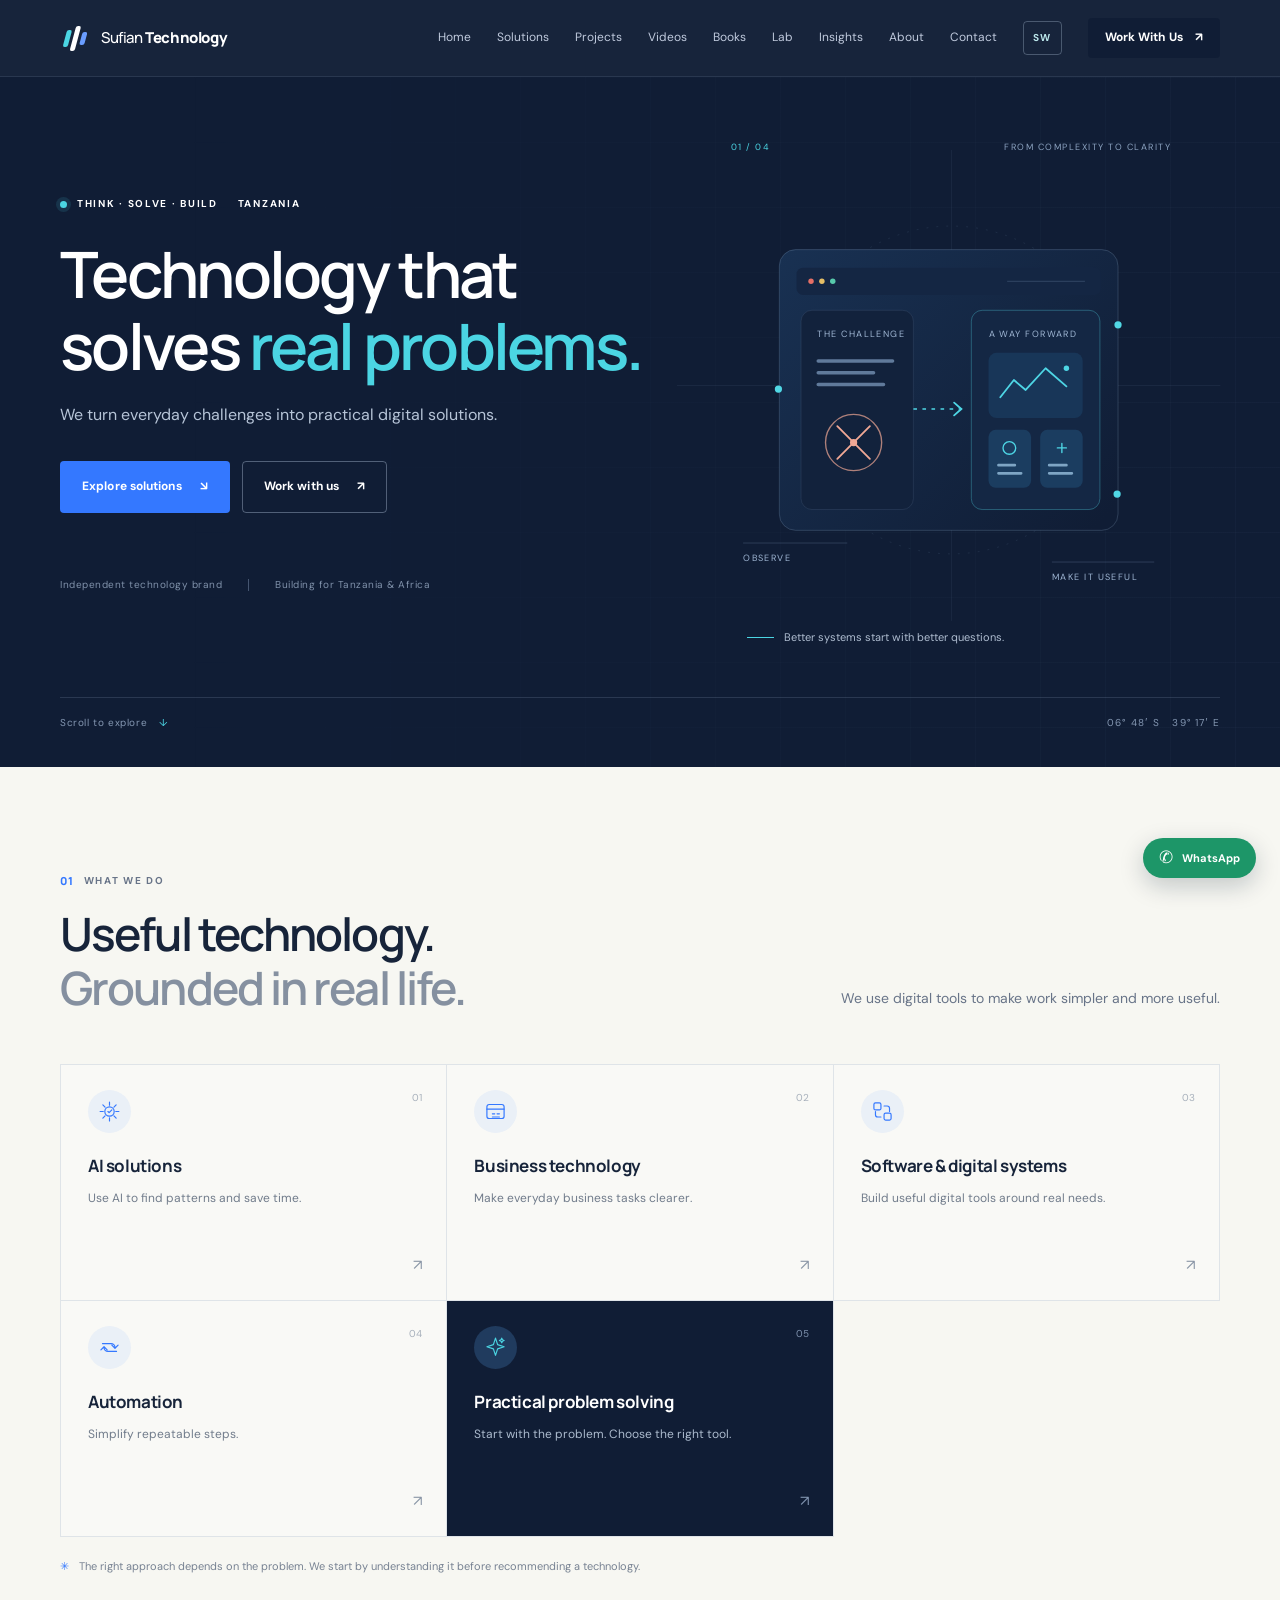
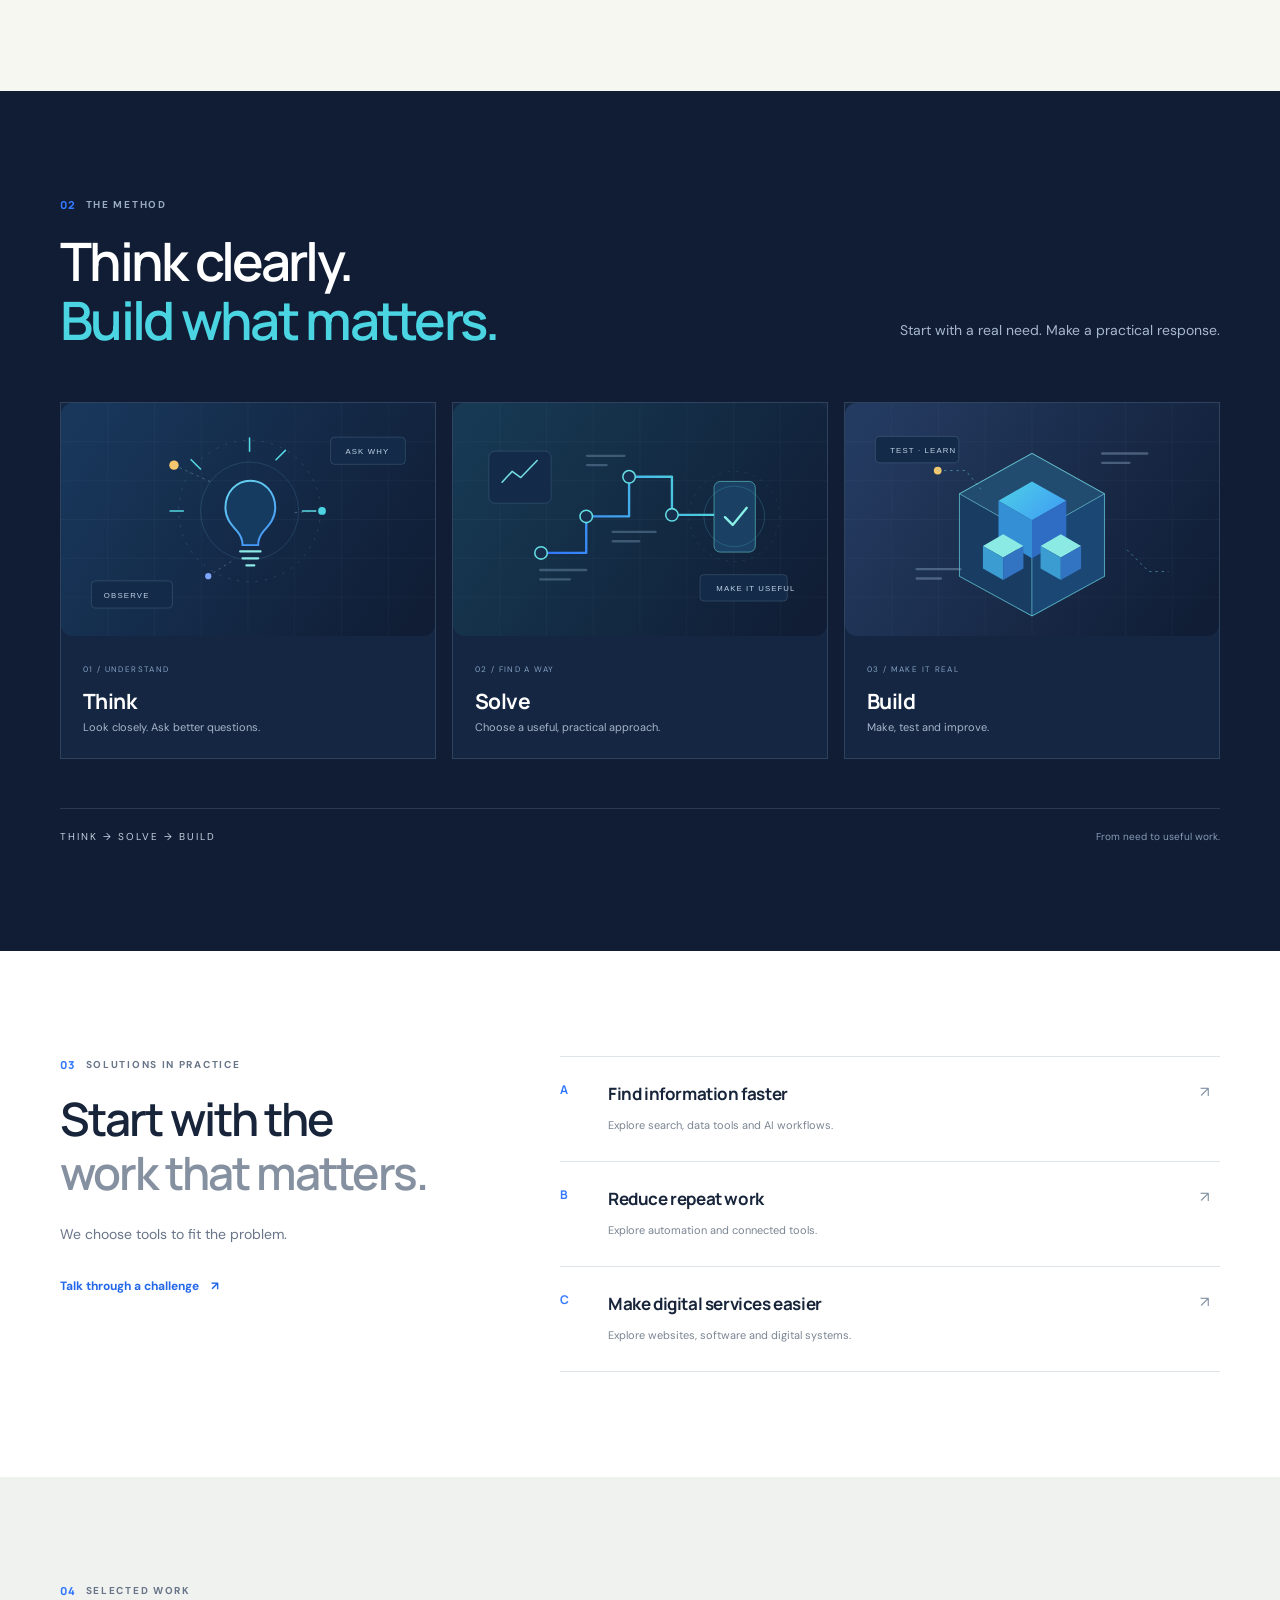
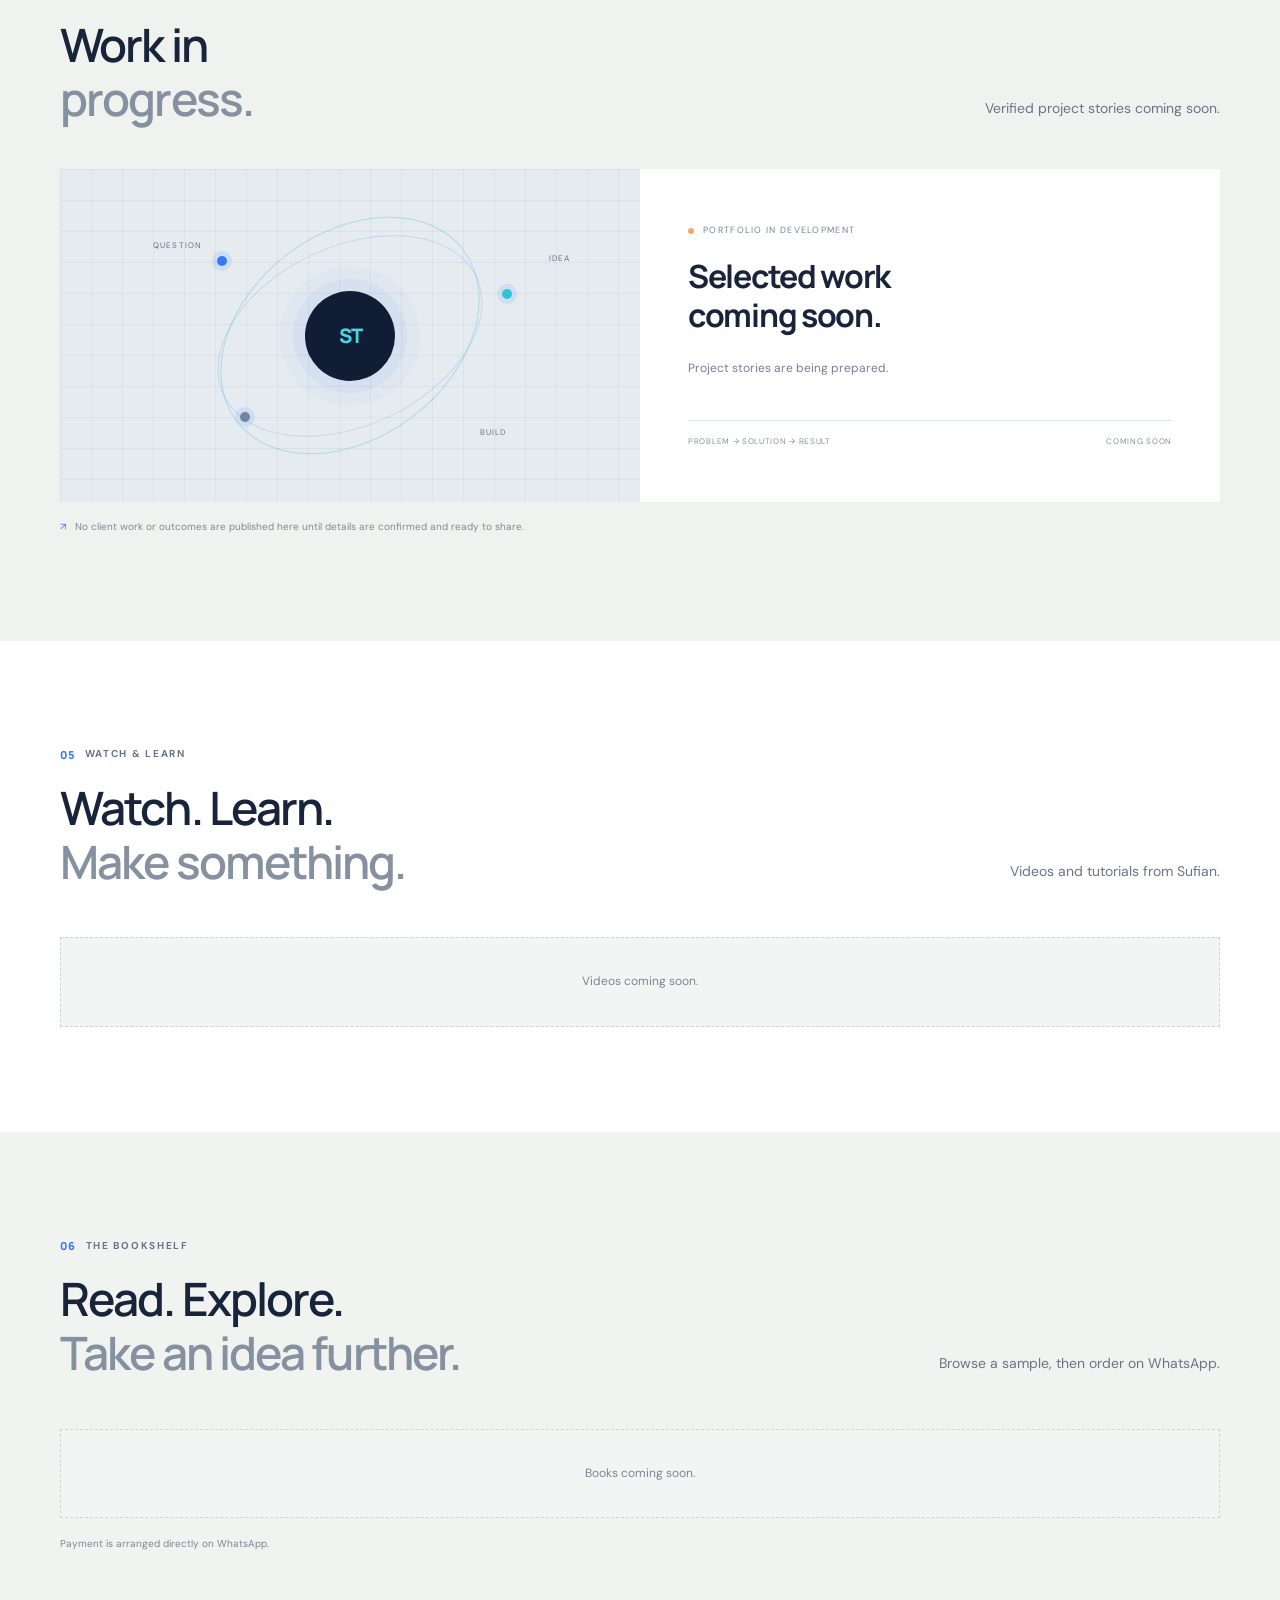
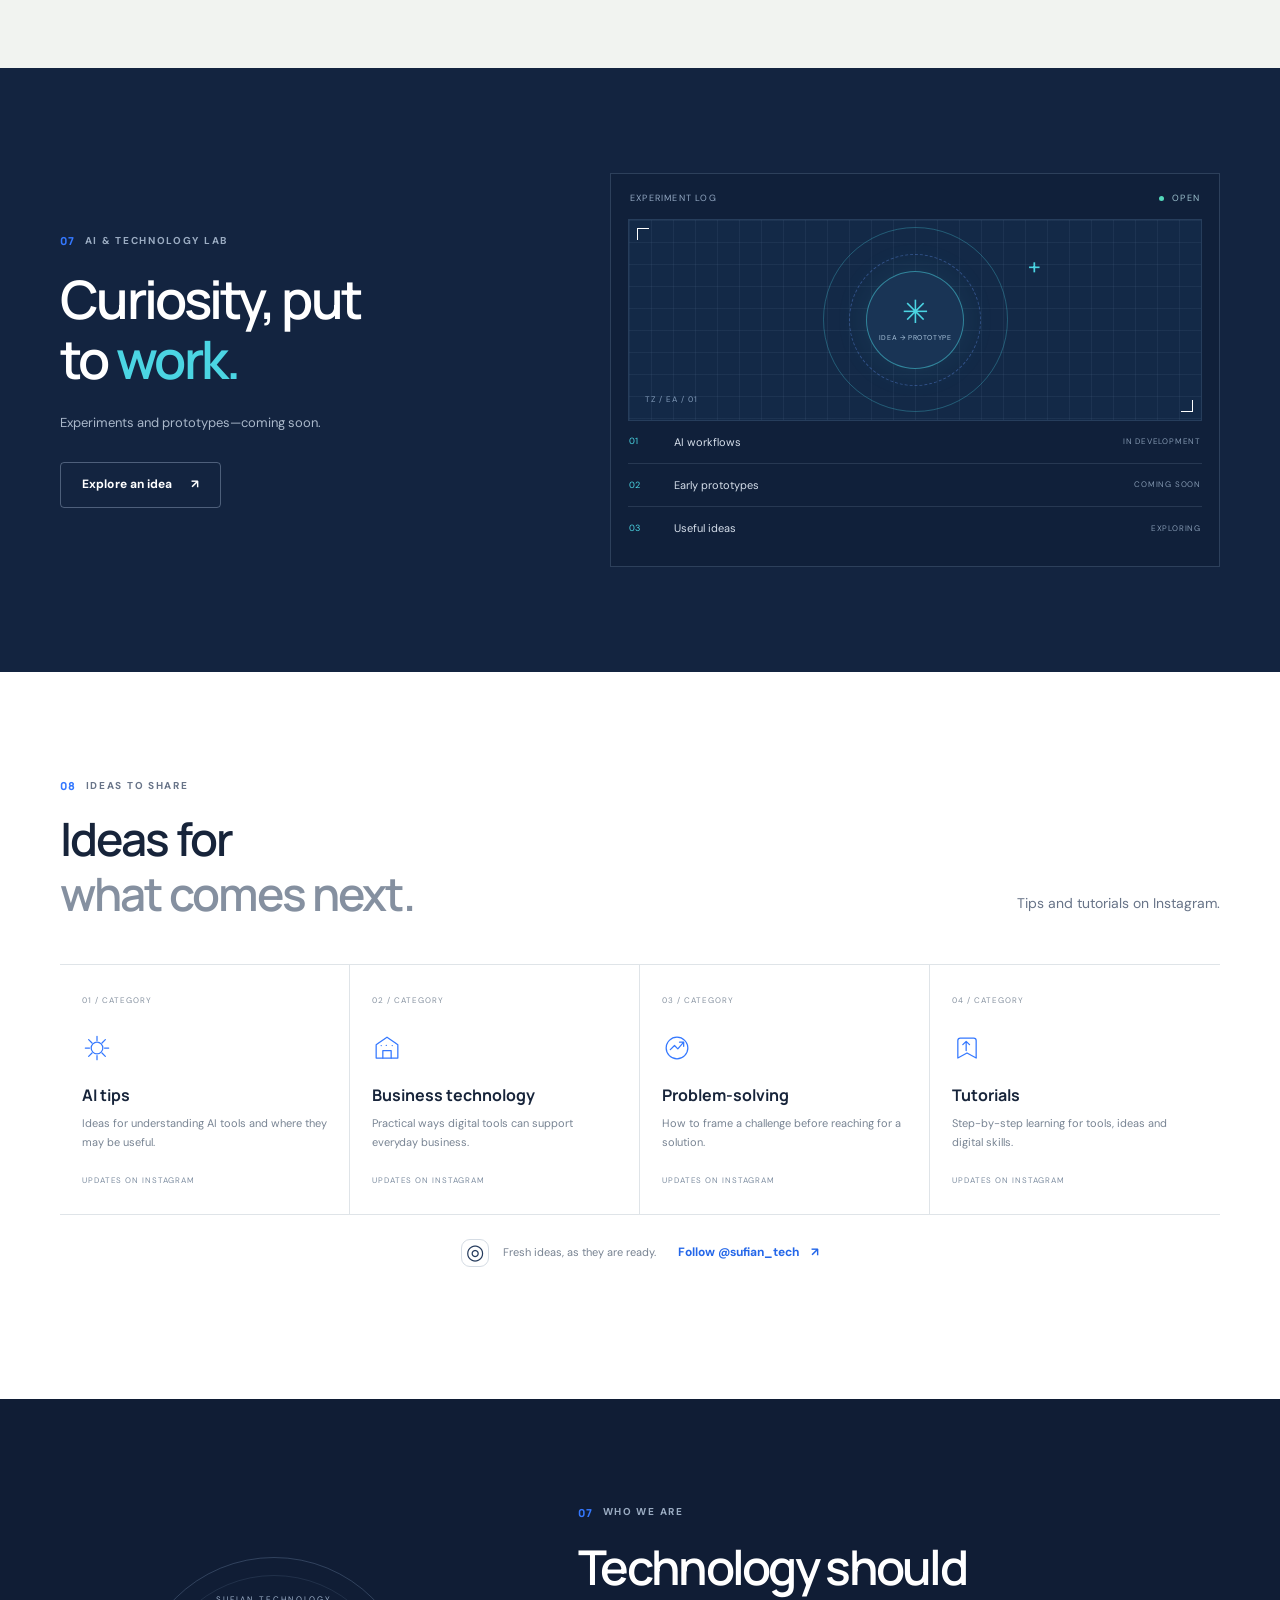
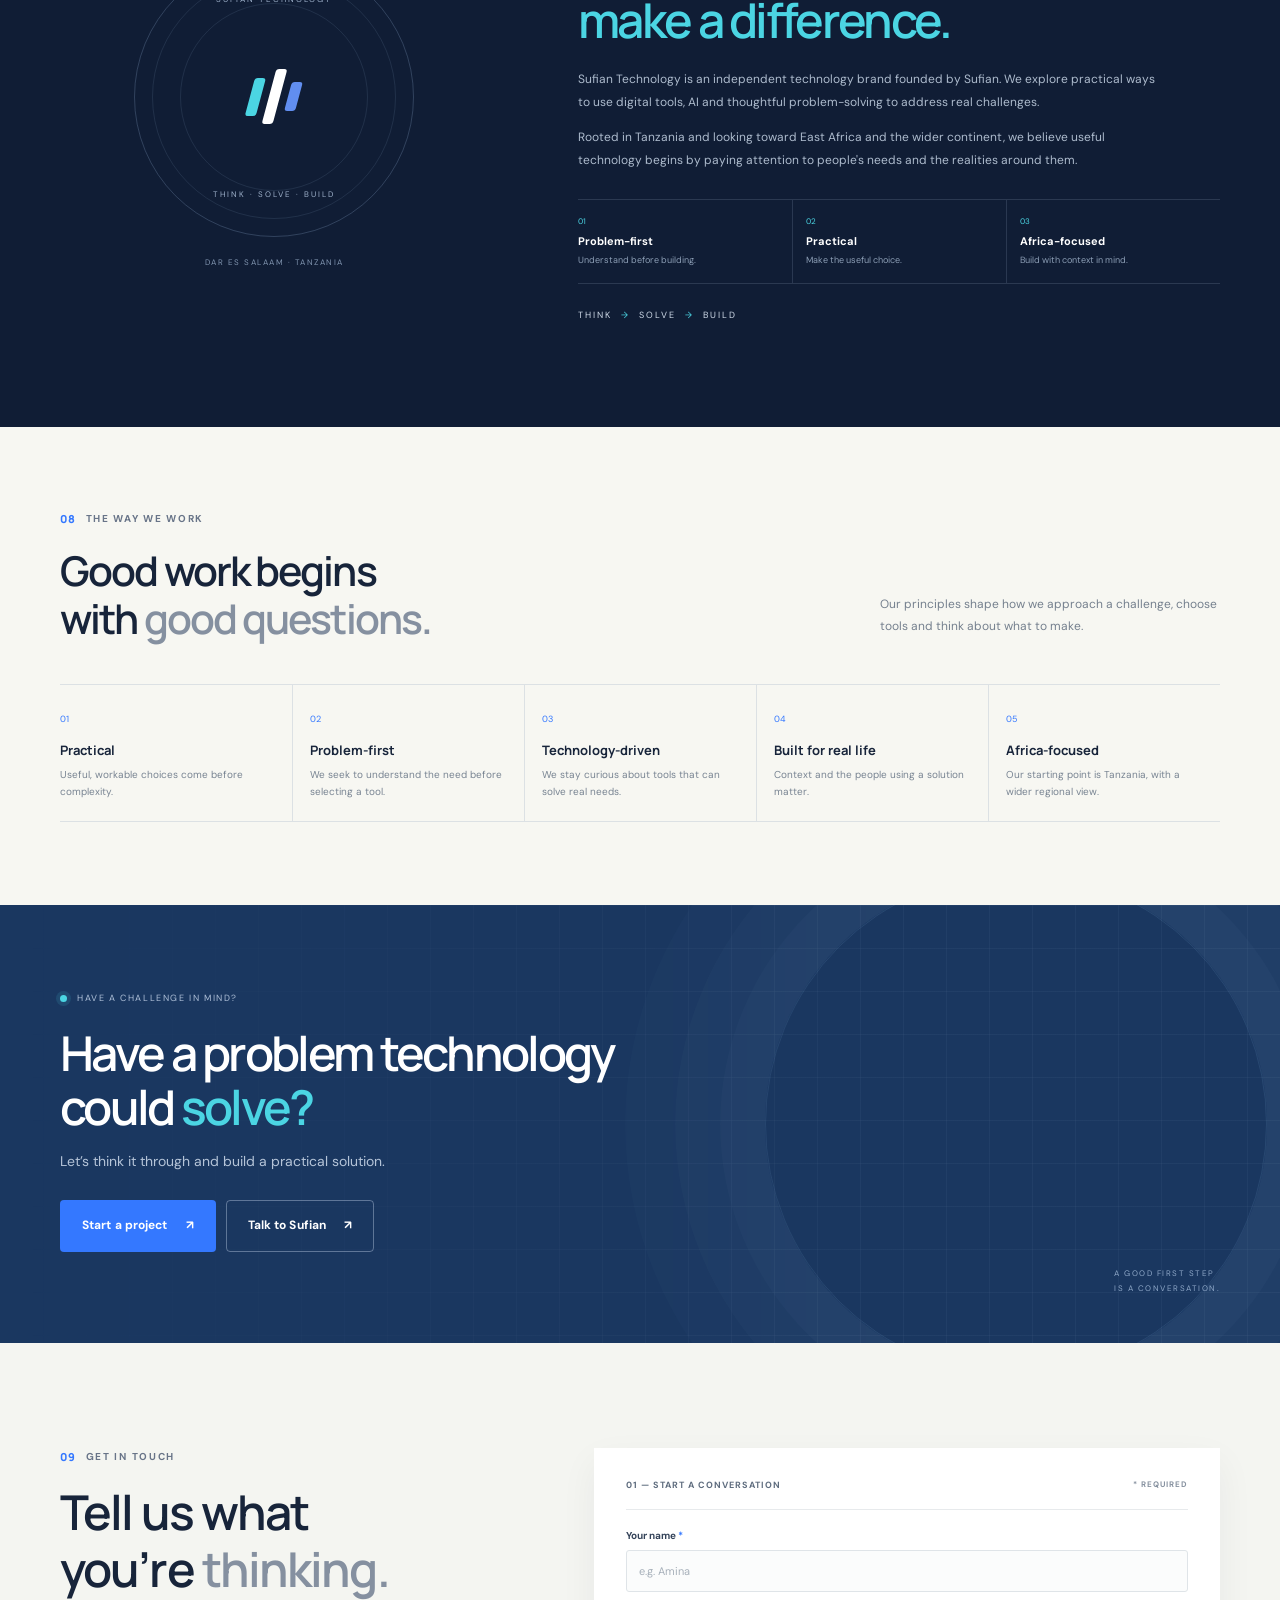
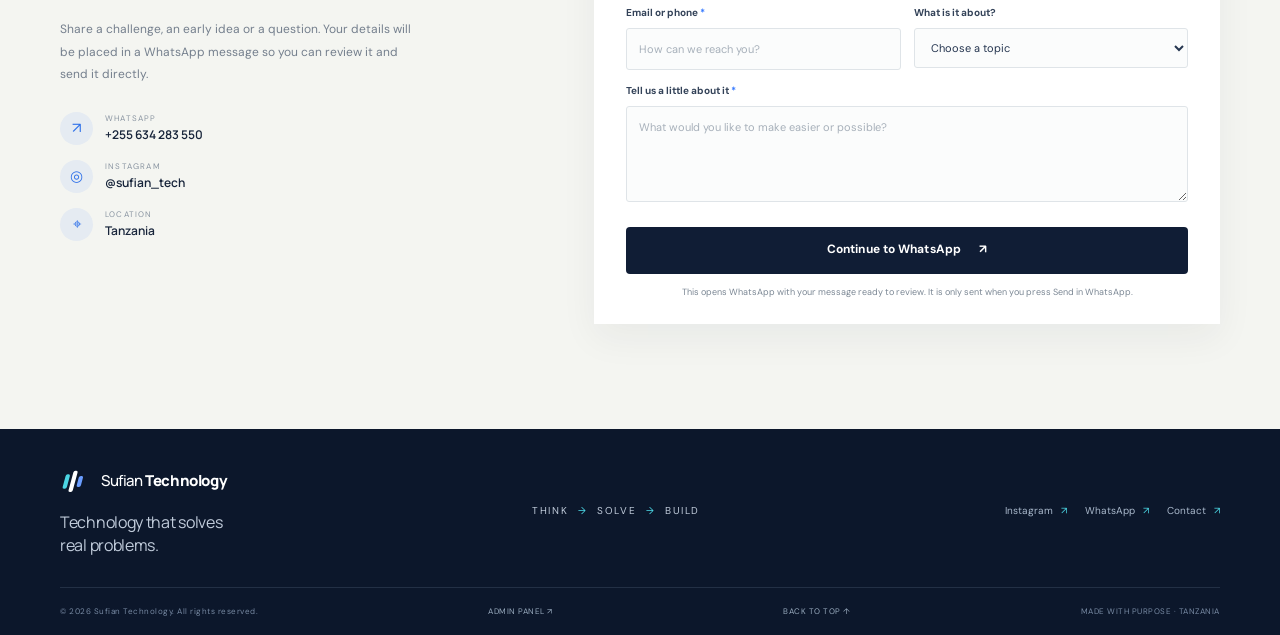
==== commit 00a0feed: "Add files via upload" ====
--- a/index.html
+++ b/index.html
@@ -29,7 +29,7 @@
       <button class="menu-toggle" type="button" aria-expanded="false" aria-controls="primary-nav" aria-label="Open navigation"><span></span><span></span></button>
       <nav id="primary-nav" class="primary-nav" aria-label="Main navigation">
         <a href="#home">Home</a><a href="#solutions">Solutions</a><a href="#projects">Projects</a><a href="#videos">Videos</a><a href="#books">Books</a><a href="#lab">Lab</a><a href="#insights">Insights</a><a href="#about">About</a><a href="#contact">Contact</a>
-        <a class="button button-small button-dark nav-cta" href="https://wa.me/255634283550" target="_blank" rel="noopener noreferrer">Work With Us <span aria-hidden="true">↗</span></a>
+        <button class="language-toggle" id="language-toggle" type="button" aria-label="Change language to Kiswahili">SW</button><a class="button button-small button-dark nav-cta" href="https://wa.me/255634283550" target="_blank" rel="noopener noreferrer" data-i18n="navCta">Work With Us <span aria-hidden="true">↗</span></a>
       </nav>
     </div>
   </header>
@@ -40,9 +40,9 @@
       <div class="container hero-inner">
         <div class="hero-copy">
           <div class="eyebrow"><span class="status-dot"></span> THINK · SOLVE · BUILD <span class="eyebrow-rule"></span> TANZANIA</div>
-          <h1>Technology that<br>solves <span class="accent-word">real problems.</span></h1>
-          <p class="hero-lede">Sufian Technology turns real-world challenges into practical digital solutions through technology, AI and thoughtful problem-solving.</p>
-          <div class="hero-actions"><a class="button button-primary" href="#solutions">Explore solutions <span aria-hidden="true">↘</span></a><a class="button button-outline" href="https://wa.me/255634283550" target="_blank" rel="noopener noreferrer">Work with us <span aria-hidden="true">↗</span></a></div>
+          <h1 data-i18n="heroTitle">Technology that<br>solves <span class="accent-word">real problems.</span></h1>
+          <p class="hero-lede" data-i18n="heroLede">We turn everyday challenges into practical digital solutions.</p>
+          <div class="hero-actions"><a class="button button-primary" href="#solutions" data-i18n="heroExplore">Explore solutions <span aria-hidden="true">↘</span></a><a class="button button-outline" href="https://wa.me/255634283550" target="_blank" rel="noopener noreferrer" data-i18n="heroWork">Work with us <span aria-hidden="true">↗</span></a></div>
           <div class="hero-foot"><span>Independent technology brand</span><span>Building for Tanzania &amp; Africa</span></div>
         </div>
         <div class="hero-art" aria-label="Illustration of a real-world challenge becoming a connected digital solution" role="img">
@@ -76,13 +76,13 @@
 
     <section class="intro section-pad" id="solutions">
       <div class="container">
-        <div class="section-heading"><div><div class="eyebrow dark-eyebrow"><span class="section-number">01</span> WHAT WE DO</div><h2>Useful technology.<br><span class="muted-heading">Grounded in real life.</span></h2></div><p class="section-summary">Technology matters when it makes something easier, clearer or more possible. We explore practical ways to apply it to the challenges people and businesses face.</p></div>
+        <div class="section-heading"><div><div class="eyebrow dark-eyebrow"><span class="section-number">01</span> WHAT WE DO</div><h2 data-i18n="whatTitle">Useful technology.<br><span class="muted-heading">Grounded in real life.</span></h2></div><p class="section-summary" data-i18n="whatLede">We use digital tools to make work simpler and more useful.</p></div>
         <div class="capability-grid">
-          <article class="capability-card"><span class="card-count">01</span><div class="line-icon"><svg viewBox="0 0 32 32" aria-hidden="true"><path d="M16 4v4m0 16v4M4 16h4m16 0h4M7.5 7.5l2.8 2.8m11.4 11.4 2.8 2.8m0-17-2.8 2.8m-11.4 11.4-2.8 2.8"/><circle cx="16" cy="16" r="6"/><path d="m14 16 1.5 1.5L19 14"/></svg></div><h3>AI solutions</h3><p>Explore where AI tools and workflows could reduce friction or make useful information easier to work with.</p><span class="card-arrow">↗</span></article>
-          <article class="capability-card"><span class="card-count">02</span><div class="line-icon"><svg viewBox="0 0 32 32" aria-hidden="true"><rect x="5" y="7" width="22" height="18" rx="3"/><path d="M5 13h22m-15 6h3m3 0h3m-9 4h9"/></svg></div><h3>Business technology</h3><p>Find practical digital approaches that can help day-to-day work run with more clarity.</p><span class="card-arrow">↗</span></article>
-          <article class="capability-card"><span class="card-count">03</span><div class="line-icon"><svg viewBox="0 0 32 32" aria-hidden="true"><rect x="5" y="5" width="9" height="9" rx="2"/><rect x="18" y="18" width="9" height="9" rx="2"/><path d="M18 9h4a3 3 0 0 1 3 3v4M14 23h-4a3 3 0 0 1-3-3v-4"/></svg></div><h3>Software &amp; digital systems</h3><p>Shape connected digital experiences around real needs, from a useful first step to a larger system.</p><span class="card-arrow">↗</span></article>
-          <article class="capability-card"><span class="card-count">04</span><div class="line-icon"><svg viewBox="0 0 32 32" aria-hidden="true"><path d="M7 11h11a5 5 0 0 1 5 5v1m-4-4 4 4 4-4M25 21H14a5 5 0 0 1-5-5v-1m4 4-4-4-4 4"/></svg></div><h3>Automation</h3><p>Look for repeatable tasks that could be simplified with thoughtful automation.</p><span class="card-arrow">↗</span></article>
-          <article class="capability-card capability-featured"><span class="card-count">05</span><div class="line-icon"><svg viewBox="0 0 32 32" aria-hidden="true"><path d="m16 4 2.7 8.3L27 15l-8.3 2.7L16 26l-2.7-8.3L5 15l8.3-2.7L16 4Z"/><path d="m24 4 .9 2.1L27 7l-2.1.9L24 10l-.9-2.1L21 7l2.1-.9L24 4Z"/></svg></div><h3>Practical problem solving</h3><p>Start with the actual challenge, then decide whether technology is the right tool.</p><span class="card-arrow">↗</span></article>
+          <article class="capability-card"><span class="card-count">01</span><div class="line-icon"><svg viewBox="0 0 32 32" aria-hidden="true"><path d="M16 4v4m0 16v4M4 16h4m16 0h4M7.5 7.5l2.8 2.8m11.4 11.4 2.8 2.8m0-17-2.8 2.8m-11.4 11.4-2.8 2.8"/><circle cx="16" cy="16" r="6"/><path d="m14 16 1.5 1.5L19 14"/></svg></div><h3 data-i18n="capAi">AI solutions</h3><p data-i18n="capAiText">Use AI to find patterns and save time.</p><span class="card-arrow">↗</span></article>
+          <article class="capability-card"><span class="card-count">02</span><div class="line-icon"><svg viewBox="0 0 32 32" aria-hidden="true"><rect x="5" y="7" width="22" height="18" rx="3"/><path d="M5 13h22m-15 6h3m3 0h3m-9 4h9"/></svg></div><h3 data-i18n="capBusiness">Business technology</h3><p data-i18n="capBusinessText">Make everyday business tasks clearer.</p><span class="card-arrow">↗</span></article>
+          <article class="capability-card"><span class="card-count">03</span><div class="line-icon"><svg viewBox="0 0 32 32" aria-hidden="true"><rect x="5" y="5" width="9" height="9" rx="2"/><rect x="18" y="18" width="9" height="9" rx="2"/><path d="M18 9h4a3 3 0 0 1 3 3v4M14 23h-4a3 3 0 0 1-3-3v-4"/></svg></div><h3 data-i18n="capSoftware">Software &amp; digital systems</h3><p data-i18n="capSoftwareText">Build useful digital tools around real needs.</p><span class="card-arrow">↗</span></article>
+          <article class="capability-card"><span class="card-count">04</span><div class="line-icon"><svg viewBox="0 0 32 32" aria-hidden="true"><path d="M7 11h11a5 5 0 0 1 5 5v1m-4-4 4 4 4-4M25 21H14a5 5 0 0 1-5-5v-1m4 4-4-4-4 4"/></svg></div><h3 data-i18n="capAutomation">Automation</h3><p data-i18n="capAutomationText">Simplify repeatable steps.</p><span class="card-arrow">↗</span></article>
+          <article class="capability-card capability-featured"><span class="card-count">05</span><div class="line-icon"><svg viewBox="0 0 32 32" aria-hidden="true"><path d="m16 4 2.7 8.3L27 15l-8.3 2.7L16 26l-2.7-8.3L5 15l8.3-2.7L16 4Z"/><path d="m24 4 .9 2.1L27 7l-2.1.9L24 10l-.9-2.1L21 7l2.1-.9L24 4Z"/></svg></div><h3 data-i18n="capProblem">Practical problem solving</h3><p data-i18n="capProblemText">Start with the problem. Choose the right tool.</p><span class="card-arrow">↗</span></article>
         </div>
         <p class="scope-note"><span aria-hidden="true">✳</span> The right approach depends on the problem. We start by understanding it before recommending a technology.</p>
       </div>
@@ -90,50 +90,49 @@
 
     <section class="process-section section-pad" id="process">
       <div class="container">
-        <div class="eyebrow light-eyebrow"><span class="section-number">02</span> HOW WE THINK</div>
-        <div class="process-heading"><h2>From problem<br>to <span>possibility.</span></h2><p>Good solutions do not begin with a tool. They begin with taking the time to understand what needs to change.</p></div>
-        <div class="process-track"><div class="track-line" aria-hidden="true"></div>
-          <article class="process-step"><span class="step-number">01</span><span class="step-symbol problem-symbol">?</span><h3>Problem</h3><p>Understand the real challenge, the people it affects and the context around it.</p><span class="step-verb">LISTEN</span></article>
-          <article class="process-step"><span class="step-number">02</span><span class="step-symbol"><svg viewBox="0 0 48 48" aria-hidden="true"><path d="M24 5v7m0 24v7M5 24h7m24 0h7M10.6 10.6l5 5m16.8 16.8 5 5m0-26.8-5 5m-16.8 16.8-5 5"/><circle cx="24" cy="24" r="9"/></svg></span><h3>Think</h3><p>Research, ask better questions and consider a few possible directions.</p><span class="step-verb">EXPLORE</span></article>
-          <article class="process-step"><span class="step-number">03</span><span class="step-symbol"><svg viewBox="0 0 48 48" aria-hidden="true"><path d="m14 25 7 7 14-16"/><circle cx="24" cy="24" r="19"/></svg></span><h3>Solve</h3><p>Choose or shape a practical approach that fits the need and the environment.</p><span class="step-verb">DECIDE</span></article>
-          <article class="process-step"><span class="step-number">04</span><span class="step-symbol"><svg viewBox="0 0 48 48" aria-hidden="true"><path d="m9 34 4-11L32 4l12 12-19 19-11 4-5-5Z"/><path d="m27 9 12 12M13 23l12 12"/></svg></span><h3>Build</h3><p>Make a first version, learn from how it works and improve it over time.</p><span class="step-verb">MAKE &amp; LEARN</span></article>
+        <div class="eyebrow light-eyebrow"><span class="section-number">02</span> THE METHOD</div>
+        <div class="process-heading"><h2 data-i18n="methodTitle">Think clearly.<br><span>Build what matters.</span></h2><p data-i18n="methodLede">Start with a real need. Make a practical response.</p></div>
+        <div class="method-grid">
+          <article class="method-card"><img src="/assets/think.svg" alt="Abstract illustration of a bright idea connected to observations"><div><span>01 / UNDERSTAND</span><h3 data-i18n="methodThink">Think</h3><p data-i18n="methodThinkText">Look closely. Ask better questions.</p></div></article>
+          <article class="method-card"><img src="/assets/solve.svg" alt="Abstract illustration of connected pieces forming a clear solution"><div><span>02 / FIND A WAY</span><h3 data-i18n="methodSolve">Solve</h3><p data-i18n="methodSolveText">Choose a useful, practical approach.</p></div></article>
+          <article class="method-card"><img src="/assets/build.svg" alt="Abstract illustration of modular parts assembled into a structure"><div><span>03 / MAKE IT REAL</span><h3 data-i18n="methodBuild">Build</h3><p data-i18n="methodBuildText">Make, test and improve.</p></div></article>
         </div>
-        <div class="process-bottom"><span class="process-bottom-mark">THINK → SOLVE → BUILD</span><span>Progress, made tangible.</span></div>
+        <div class="process-bottom"><span class="process-bottom-mark">THINK → SOLVE → BUILD</span><span data-i18n="methodFooter">From need to useful work.</span></div>
       </div>
     </section>
 
     <section class="solution-detail section-pad">
-      <div class="container solution-layout"><div><div class="eyebrow dark-eyebrow"><span class="section-number">03</span> SOLUTIONS IN PRACTICE</div><h2>Start with the<br><span class="muted-heading">work that matters.</span></h2><p class="section-summary left-summary">Each project starts with a conversation about the problem. The technologies below are possibilities to explore together, not promises or a fixed service menu.</p><a class="text-link" href="https://wa.me/255634283550" target="_blank" rel="noopener noreferrer">Talk through a challenge <span aria-hidden="true">↗</span></a></div>
+      <div class="container solution-layout"><div><div class="eyebrow dark-eyebrow"><span class="section-number">03</span> SOLUTIONS IN PRACTICE</div><h2>Start with the<br><span class="muted-heading">work that matters.</span></h2><p class="section-summary left-summary">We choose tools to fit the problem.</p><a class="text-link" href="https://wa.me/255634283550" target="_blank" rel="noopener noreferrer">Talk through a challenge <span aria-hidden="true">↗</span></a></div>
         <div class="solution-list">
-          <article class="solution-row"><span class="solution-index">A</span><div><h3>Make information easier to use</h3><p><b>Challenge</b> — important information is difficult to find or act on.</p><p><b>Explore</b> — digital tools, data workflows or AI-assisted search.</p><p class="intention">Designed to make useful information more accessible.</p></div><span class="solution-arrow">↗</span></article>
-          <article class="solution-row"><span class="solution-index">B</span><div><h3>Simplify repetitive work</h3><p><b>Challenge</b> — recurring tasks take time away from other work.</p><p><b>Explore</b> — automation, integrations or a clearer process.</p><p class="intention">Aims to reduce avoidable steps where it makes sense.</p></div><span class="solution-arrow">↗</span></article>
-          <article class="solution-row"><span class="solution-index">C</span><div><h3>Connect a digital experience</h3><p><b>Challenge</b> — people need a clearer way to access a service or process.</p><p><b>Explore</b> — websites, software or connected digital systems.</p><p class="intention">Can help create a more useful path for people.</p></div><span class="solution-arrow">↗</span></article>
+          <article class="solution-row"><span class="solution-index">A</span><div><h3>Find information faster</h3><p>Explore search, data tools and AI workflows.</p></div><span class="solution-arrow">↗</span></article>
+          <article class="solution-row"><span class="solution-index">B</span><div><h3>Reduce repeat work</h3><p>Explore automation and connected tools.</p></div><span class="solution-arrow">↗</span></article>
+          <article class="solution-row"><span class="solution-index">C</span><div><h3>Make digital services easier</h3><p>Explore websites, software and digital systems.</p></div><span class="solution-arrow">↗</span></article>
         </div></div>
     </section>
 
     <section class="work-section section-pad" id="projects">
-      <div class="container"><div class="section-heading work-heading"><div><div class="eyebrow dark-eyebrow"><span class="section-number">04</span> SELECTED WORK</div><h2>Ideas in motion.<br><span class="muted-heading">Work in progress.</span></h2></div><p class="section-summary">We are building a body of work worth sharing. Project stories will appear here when there is enough verified detail to tell them clearly.</p></div>
-        <article class="work-placeholder"><div class="work-graphic" aria-hidden="true"><div class="work-orbit orbit-one"></div><div class="work-orbit orbit-two"></div><div class="work-core"><span>ST</span></div><div class="work-node node-one"></div><div class="work-node node-two"></div><div class="work-node node-three"></div><span class="graphic-label label-a">QUESTION</span><span class="graphic-label label-b">IDEA</span><span class="graphic-label label-c">BUILD</span></div><div class="work-info"><div class="work-status"><span class="status-dot"></span> PORTFOLIO IN DEVELOPMENT</div><h3>Selected work<br>coming soon.</h3><p>We are preparing project stories with the problem, approach, tools and outcomes clearly explained.</p><div class="work-meta"><span>PROBLEM → SOLUTION → TECHNOLOGY → RESULT</span><span>DETAILS TO FOLLOW</span></div></div></article>
+      <div class="container"><div class="section-heading work-heading"><div><div class="eyebrow dark-eyebrow"><span class="section-number">04</span> SELECTED WORK</div><h2>Work in<br><span class="muted-heading">progress.</span></h2></div><p class="section-summary">Verified project stories coming soon.</p></div>
+        <article class="work-placeholder"><div class="work-graphic" aria-hidden="true"><div class="work-orbit orbit-one"></div><div class="work-orbit orbit-two"></div><div class="work-core"><span>ST</span></div><div class="work-node node-one"></div><div class="work-node node-two"></div><div class="work-node node-three"></div><span class="graphic-label label-a">QUESTION</span><span class="graphic-label label-b">IDEA</span><span class="graphic-label label-c">BUILD</span></div><div class="work-info"><div class="work-status"><span class="status-dot"></span> PORTFOLIO IN DEVELOPMENT</div><h3>Selected work<br>coming soon.</h3><p>Project stories are being prepared.</p><div class="work-meta"><span>PROBLEM → SOLUTION → RESULT</span><span>COMING SOON</span></div></div></article>
         <p class="work-footnote"><span aria-hidden="true">↗</span> No client work or outcomes are published here until details are confirmed and ready to share.</p>
       </div>
     </section>
 
     <section class="library-section section-pad" id="videos">
-      <div class="container"><div class="section-heading"><div><div class="eyebrow dark-eyebrow"><span class="section-number">05</span> WATCH &amp; LEARN</div><h2>Videos from<br><span class="muted-heading">Sufian Technology.</span></h2></div><p class="section-summary">Practical ideas and tutorials. New videos will appear here when they are added.</p></div><div class="content-grid" id="video-list"><div class="empty-content">Videos are coming soon.</div></div></div>
+      <div class="container"><div class="section-heading"><div><div class="eyebrow dark-eyebrow"><span class="section-number">05</span> WATCH &amp; LEARN</div><h2>Watch. Learn.<br><span class="muted-heading">Make something.</span></h2></div><p class="section-summary">Videos and tutorials from Sufian.</p></div><div class="content-grid" id="video-list"><div class="empty-content">Videos coming soon.</div></div></div>
     </section>
 
     <section class="library-section book-section section-pad" id="books">
-      <div class="container"><div class="section-heading"><div><div class="eyebrow dark-eyebrow"><span class="section-number">06</span> THE BOOKSHELF</div><h2>Ideas worth<br><span class="muted-heading">reading.</span></h2></div><p class="section-summary">Explore books from Sufian Technology. Read a preview, then contact us on WhatsApp to order.</p></div><div class="content-grid book-grid" id="book-list"><div class="empty-content">Books will be listed here when they are ready.</div></div><p class="store-note">Orders are handled directly on WhatsApp. Online checkout and digital delivery are not enabled.</p></div>
+      <div class="container"><div class="section-heading"><div><div class="eyebrow dark-eyebrow"><span class="section-number">06</span> THE BOOKSHELF</div><h2>Read. Explore.<br><span class="muted-heading">Take an idea further.</span></h2></div><p class="section-summary">Browse a sample, then order on WhatsApp.</p></div><div class="content-grid book-grid" id="book-list"><div class="empty-content">Books coming soon.</div></div><p class="store-note">Payment is arranged directly on WhatsApp.</p></div>
     </section>
 
     <section class="lab-section section-pad" id="lab">
-      <div class="container lab-layout"><div><div class="eyebrow light-eyebrow"><span class="section-number">05</span> AI &amp; TECHNOLOGY LAB</div><h2>Curiosity, put<br>to <span>work.</span></h2><p class="lab-copy">A space for experiments, prototypes and practical ideas. This lab is taking shape; examples will be added as work is ready to share.</p><a class="button button-light-outline" href="https://wa.me/255634283550" target="_blank" rel="noopener noreferrer">Have an idea to explore? <span aria-hidden="true">↗</span></a></div>
+      <div class="container lab-layout"><div><div class="eyebrow light-eyebrow"><span class="section-number">07</span> AI &amp; TECHNOLOGY LAB</div><h2>Curiosity, put<br>to <span>work.</span></h2><p class="lab-copy">Experiments and prototypes—coming soon.</p><a class="button button-light-outline" href="https://wa.me/255634283550" target="_blank" rel="noopener noreferrer">Explore an idea <span aria-hidden="true">↗</span></a></div>
         <div class="lab-board"><div class="board-top"><span>EXPERIMENT LOG</span><span class="board-live"><i></i> OPEN</span></div><div class="board-visual" aria-hidden="true"><div class="board-grid"></div><div class="board-ring ring-a"></div><div class="board-ring ring-b"></div><div class="board-cross">+</div><div class="board-center"><span class="board-mark">✳</span><span>IDEA → PROTOTYPE</span></div><div class="board-coord">TZ / EA / 01</div><div class="board-corner corner-a"></div><div class="board-corner corner-b"></div></div><div class="lab-items"><div><span class="lab-item-index">01</span><span>AI workflows</span><em>IN DEVELOPMENT</em></div><div><span class="lab-item-index">02</span><span>Early prototypes</span><em>COMING SOON</em></div><div><span class="lab-item-index">03</span><span>Useful ideas</span><em>EXPLORING</em></div></div></div></div>
       </div>
     </section>
 
     <section class="insights-section section-pad" id="insights">
-      <div class="container"><div class="section-heading insights-heading"><div><div class="eyebrow dark-eyebrow"><span class="section-number">06</span> IDEAS TO SHARE</div><h2>Latest from<br><span class="muted-heading">Sufian Technology.</span></h2></div><p class="section-summary">Notes, useful ideas and learning from the world of practical technology. Follow along on Instagram as this space grows.</p></div>
+      <div class="container"><div class="section-heading insights-heading"><div><div class="eyebrow dark-eyebrow"><span class="section-number">08</span> IDEAS TO SHARE</div><h2>Ideas for<br><span class="muted-heading">what comes next.</span></h2></div><p class="section-summary">Tips and tutorials on Instagram.</p></div>
         <div class="insight-grid"><article class="insight-card"><span class="insight-number">01 / CATEGORY</span><div class="insight-icon"><svg viewBox="0 0 36 36" aria-hidden="true"><path d="M18 4v5m0 18v5M4 18h5m18 0h5M8 8l4 4m12 12 4 4m0-20-4 4m-12 12-4 4"/><circle cx="18" cy="18" r="7"/></svg></div><h3>AI tips</h3><p>Ideas for understanding AI tools and where they may be useful.</p><span class="insight-tag">UPDATES ON INSTAGRAM</span></article><article class="insight-card"><span class="insight-number">02 / CATEGORY</span><div class="insight-icon"><svg viewBox="0 0 36 36" aria-hidden="true"><path d="M5 30V14l13-9 13 9v16H5Z"/><path d="M13 30v-9h10v9M11 15h.1m6-.1h.1m7 .1h.1"/></svg></div><h3>Business technology</h3><p>Practical ways digital tools can support everyday business.</p><span class="insight-tag">UPDATES ON INSTAGRAM</span></article><article class="insight-card"><span class="insight-number">03 / CATEGORY</span><div class="insight-icon"><svg viewBox="0 0 36 36" aria-hidden="true"><circle cx="18" cy="18" r="13"/><path d="m10 20 5-5 4 4 7-8m-5 0h5v5"/></svg></div><h3>Problem-solving</h3><p>How to frame a challenge before reaching for a solution.</p><span class="insight-tag">UPDATES ON INSTAGRAM</span></article><article class="insight-card"><span class="insight-number">04 / CATEGORY</span><div class="insight-icon"><svg viewBox="0 0 36 36" aria-hidden="true"><path d="M10 6h16a3 3 0 0 1 3 3v21l-11-6-11 6V9a3 3 0 0 1 3-3Z"/><path d="m13 14 4-4 4 4m-4-4v11"/></svg></div><h3>Tutorials</h3><p>Step-by-step learning for tools, ideas and digital skills.</p><span class="insight-tag">UPDATES ON INSTAGRAM</span></article></div>
         <div class="instagram-cta"><span class="instagram-mark" aria-hidden="true">◎</span><p>Fresh ideas, as they are ready.</p><a class="text-link" href="https://www.instagram.com/sufian_tech/" target="_blank" rel="noopener noreferrer">Follow @sufian_tech <span aria-hidden="true">↗</span></a></div><div class="content-grid updates-grid" id="updates-list" aria-live="polite"></div>
       </div>
@@ -157,6 +156,7 @@
       </div>
     </section>
   </main>
+  <a class="floating-whatsapp" href="https://wa.me/255634283550" target="_blank" rel="noopener noreferrer" aria-label="Chat with Sufian Technology on WhatsApp"><span aria-hidden="true">✆</span><b>WhatsApp</b></a>
 
   <footer class="site-footer"><div class="container"><div class="footer-main"><div class="footer-brand"><a class="wordmark footer-wordmark" href="#home" aria-label="Sufian Technology home"><span class="brand-mark" aria-hidden="true"><i></i><i></i><i></i></span><span class="brand-name">Sufian <b>Technology</b></span></a><p>Technology that solves<br>real problems.</p></div><div class="footer-mantra">THINK <span>→</span> SOLVE <span>→</span> BUILD</div><div class="footer-links"><a href="https://www.instagram.com/sufian_tech/" target="_blank" rel="noopener noreferrer">Instagram <span>↗</span></a><a href="https://wa.me/255634283550" target="_blank" rel="noopener noreferrer">WhatsApp <span>↗</span></a><a href="#contact">Contact <span>↗</span></a></div></div><div class="footer-bottom"><span>© <span id="year"></span> Sufian Technology. All rights reserved.</span><a href="/admin">ADMIN PANEL ↗</a><a href="#home">BACK TO TOP ↑</a><span>MADE WITH PURPOSE · TANZANIA</span></div></div></footer>
 </body>
--- a/styles.css
+++ b/styles.css
@@ -6,3 +6,4 @@
 .library-section{background:#fff}.book-section{background:#f1f3f0}.content-grid{display:grid;grid-template-columns:repeat(3,minmax(0,1fr));gap:18px}.empty-content{grid-column:1/-1;padding:34px;background:#f3f5f4;border:1px dashed #cdd5dc;color:#798594;text-align:center;font-size:12px}.published-card{background:#fff;border:1px solid #e2e7eb;min-width:0}.video-card iframe{width:100%;aspect-ratio:16/9;display:block;border:0;background:#10203a}.published-copy{padding:18px}.published-copy h3,.update-card h3{font:700 16px/1.4 var(--font-display);letter-spacing:-.4px;margin:0 0 8px}.published-copy>p,.update-card p{font-size:11px;color:#748090;line-height:1.75;margin:7px 0 12px;white-space:pre-wrap}.book-card{display:flex;flex-direction:column}.book-cover{height:145px;display:grid;place-items:center;background:linear-gradient(135deg,#122542,#254a70);color:#50d2e1;font:800 35px var(--font-display);letter-spacing:2px}.book-price{display:inline-block;color:#2d68d3;font-size:10px;font-weight:700;margin-bottom:6px}.book-card details{border-top:1px solid #e8ecef;padding-top:10px;margin:13px 0}.book-card summary{font-size:10px;font-weight:700;color:#2569dc;cursor:pointer}.book-preview-text{white-space:pre-wrap;max-height:220px;overflow:auto;padding:10px;background:#f6f7f6;border-left:2px solid #4bd5e3}.book-order{min-height:39px;font-size:10px;padding:0 13px;margin-top:5px}.store-note{font-size:10px;color:#7b8794;margin-top:18px}.updates-grid{margin-top:27px}.update-card{padding:18px;border:1px solid #e2e7eb;background:#fbfcfb}.update-card h3{margin-top:9px}.update-card p{margin-bottom:0}
 @media(max-width:800px){.content-grid{grid-template-columns:repeat(2,minmax(0,1fr))}}
 @media(max-width:480px){.content-grid{grid-template-columns:1fr}.published-copy{padding:16px}.book-cover{height:120px}}
+.language-toggle{height:34px;min-width:39px;padding:0 8px;border:1px solid rgba(205,224,246,.28);border-radius:4px;background:transparent;color:#bce8ec;font-size:10px;font-weight:700;cursor:pointer;letter-spacing:.7px}.language-toggle:hover{border-color:var(--cyan);color:#fff}.method-grid{display:grid;grid-template-columns:repeat(3,minmax(0,1fr));gap:16px;margin-top:51px}.method-card{overflow:hidden;border:1px solid rgba(186,211,241,.16);background:#142642}.method-card img{display:block;width:100%;height:auto;aspect-ratio:480/300;object-fit:cover}.method-card>div{padding:19px 22px 22px}.method-card>div>span{font-size:8px;letter-spacing:1.35px;color:#85a1c1}.method-card h3{font:700 21px var(--font-display);margin:7px 0 3px;letter-spacing:-.6px}.method-card p{font-size:11px;color:#a5b5c9;margin:0}.book-cover-image{width:100%;height:184px;display:block;object-fit:cover;background:#e5ebef}.book-author{font-size:10px!important;color:#65748a!important;margin:0 0 5px!important}.book-meta{font-size:9px!important;color:#818d9a!important;margin:3px 0 8px!important}.stock-note{font-size:9px!important;color:#26856b!important;margin:3px 0 9px!important}.stock-note.out-of-stock{color:#ad5a51!important}.book-order.disabled{opacity:.58;pointer-events:none;cursor:not-allowed}.floating-whatsapp{position:fixed;z-index:90;right:24px;bottom:22px;display:flex;align-items:center;gap:9px;padding:11px 16px;border-radius:99px;background:#1d9668;color:#fff;box-shadow:0 8px 24px rgba(11,31,48,.22);font-size:11px;transition:transform .2s,background .2s}.floating-whatsapp:hover{transform:translateY(-2px);background:#17845c}.floating-whatsapp span{font-size:17px;line-height:1}.floating-whatsapp b{font-weight:700}@media(max-width:800px){.method-grid{gap:10px}.method-card>div{padding:15px}.method-card h3{font-size:18px}.primary-nav .language-toggle{align-self:flex-start;margin-top:14px}.primary-nav .nav-cta{margin-top:12px}}@media(max-width:560px){.method-grid{grid-template-columns:1fr;gap:13px}.method-card{display:grid;grid-template-columns:41% 1fr;align-items:center}.method-card img{height:100%;aspect-ratio:1;object-fit:cover}.method-card>div{padding:15px}.floating-whatsapp{right:15px;bottom:15px;width:49px;height:49px;padding:0;justify-content:center;border-radius:50%}.floating-whatsapp b{position:absolute;width:1px;height:1px;overflow:hidden;clip-path:inset(50%)}.book-cover-image{height:210px}}
